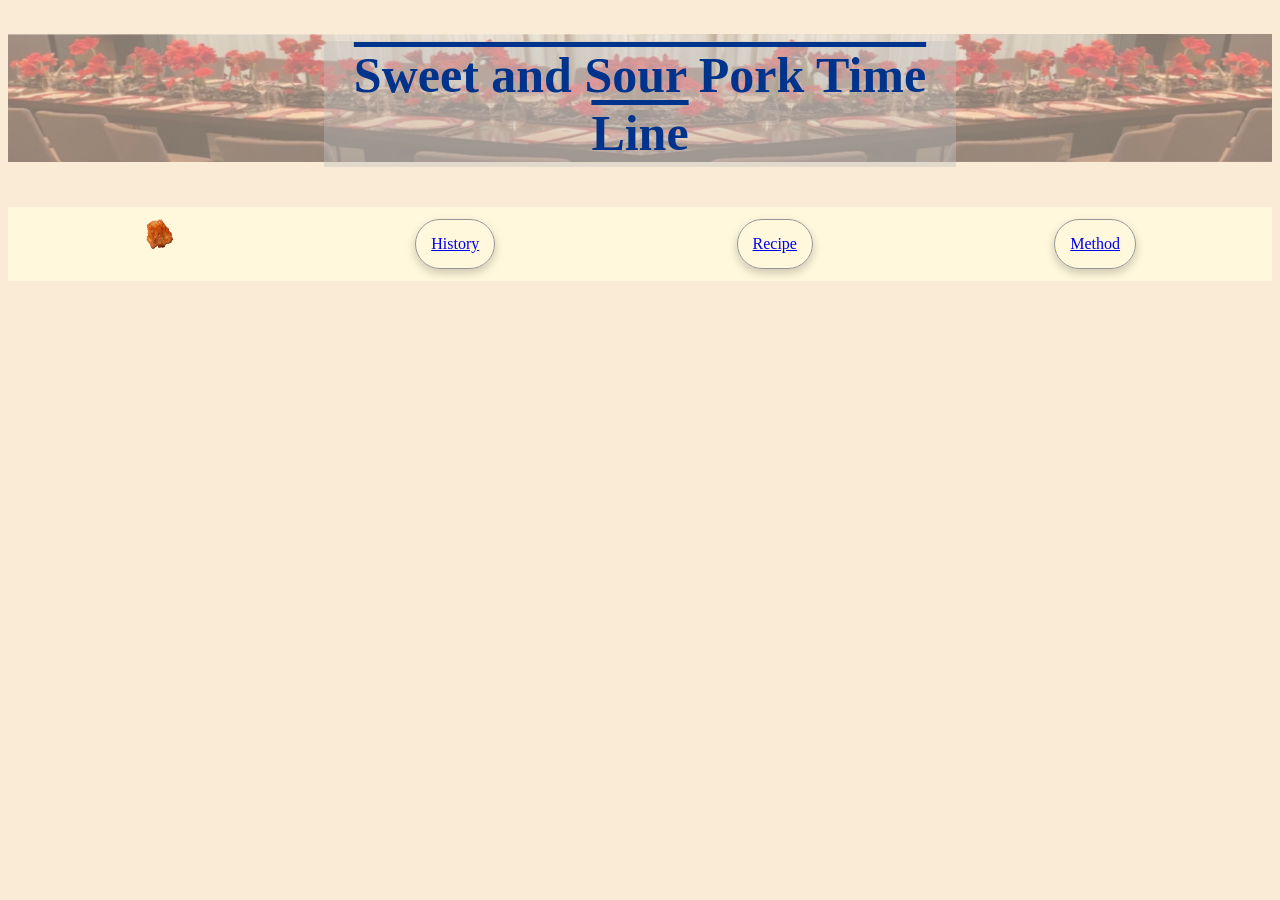
==== history.html @ cdcdeae1 "still working on the home page ¯\_(ツ)_/¯" ====
<!DOCTYPE html>
<html>

<head>
  <meta charset="UTF-8">
  <title>Traditional Chinese Food - Sweet and Sour Meat</title>
  <link rel="stylesheet" href="style.css">
  <link rel="icon" type="Image/png" href="Images/favicon.ico">
</head>

<body>
    <header>
        <h1 id="Headpicture">
            <img src="Images/Headpicture.png" style="opacity:0.5" alt="Headpicture">
            <div class="centre">Sweet and Sour Pork Time Line</div>
        </h1>
    </header>
    
    <nav>
        <img src="Images/favicon.ico" alt="logo" width="30px">
        <a href="history.html" id="history">History</a>
        <a href="recipe.html" id="recipe">Recipe</a>
        <a href="method.html" id="method">Method</a>
    </nav>

    <main>
        
    </main>
</body>

</html>
---- style.css ----
body {
    background-color: antiquewhite;

    nav {
        padding: 12px 2%;
        background-color: cornsilk;
        display: flex;
        align-items: flex-start;
        justify-content: space-around;

    }

    nav a {
        margin-left:20px;
        padding: 15px;
        border: 1px solid rgb(150, 150, 150);
        border-radius: 100px;
        box-shadow: 0 4px 10px rgba(0, 0, 0, 0.2);
    }

    #Headpicture {
        position: relative;
        text-align: center;
        color: rgb(0, 51, 140);
        font-size: 50px;
    }
    #Headpicture img{
        max-width: 100%;
    }

    .centre {
        position: absolute;
        top: 50%;
        right: 50%;
        transform: translate(50%, -50%);
        text-decoration: overline;
        background-color: rgba(191, 191, 191, 0.4);
        padding: 5px;
    }

    .main {
        display: grid;
        grid-template-columns: 4fr 2fr 1fr 2fr ;
        grid-template-rows: repeat(3,300px);
        gap: 10px;
        margin-top: 15px;
        background-color: rgba(250, 232, 169, 0.5);
    }

    .main div {
        font-size: 36px;
        text-align: left;
        padding: 20px;
        display:flex;
        align-items: center;
        justify-content: center;
    }
    .main div img {
        align-self: center;
    }

    .paragraph {
        grid-column:1;
        grid-row:1 / span 3;
        margin-left: 20px;
    }
    
    .image1 {
        filter:grayscale(1);
        transition: transform 0.3s;
    }
    .image1 img{
        max-width:80%;
        max-height: 80%;
    }
    .image1:hover{
        transform:scale(1.1);
    }
    .image2 {
        grid-column: 2;
        transition: transform 0.3s;
    }
    .image2 img{
        max-width:80%;
        max-height: 80%;
    }
    .image2:hover{
        transform:scale(1.1);
    }
    .image3 {
        grid-column:2;
        transition: transform 0.3s;
    }
    .image3:hover{
        transform:scale(1.1);
    }
    .image3 img{
        border-radius:10px;
        max-width: 100%;
        max-height: 100%;
    }
    .column3 {
        grid-column:3;
        grid-row: 1 / span 3;
    }
    .column3 img{
        max-height: 160%;
        max-width:120%;
    }
    .round {
        grid-row: 1 / span 3;
        grid-column:4;
        align-self:center;
    }
    .round img{
        max-height: 120%;
        max-width: 120%;
    }
}
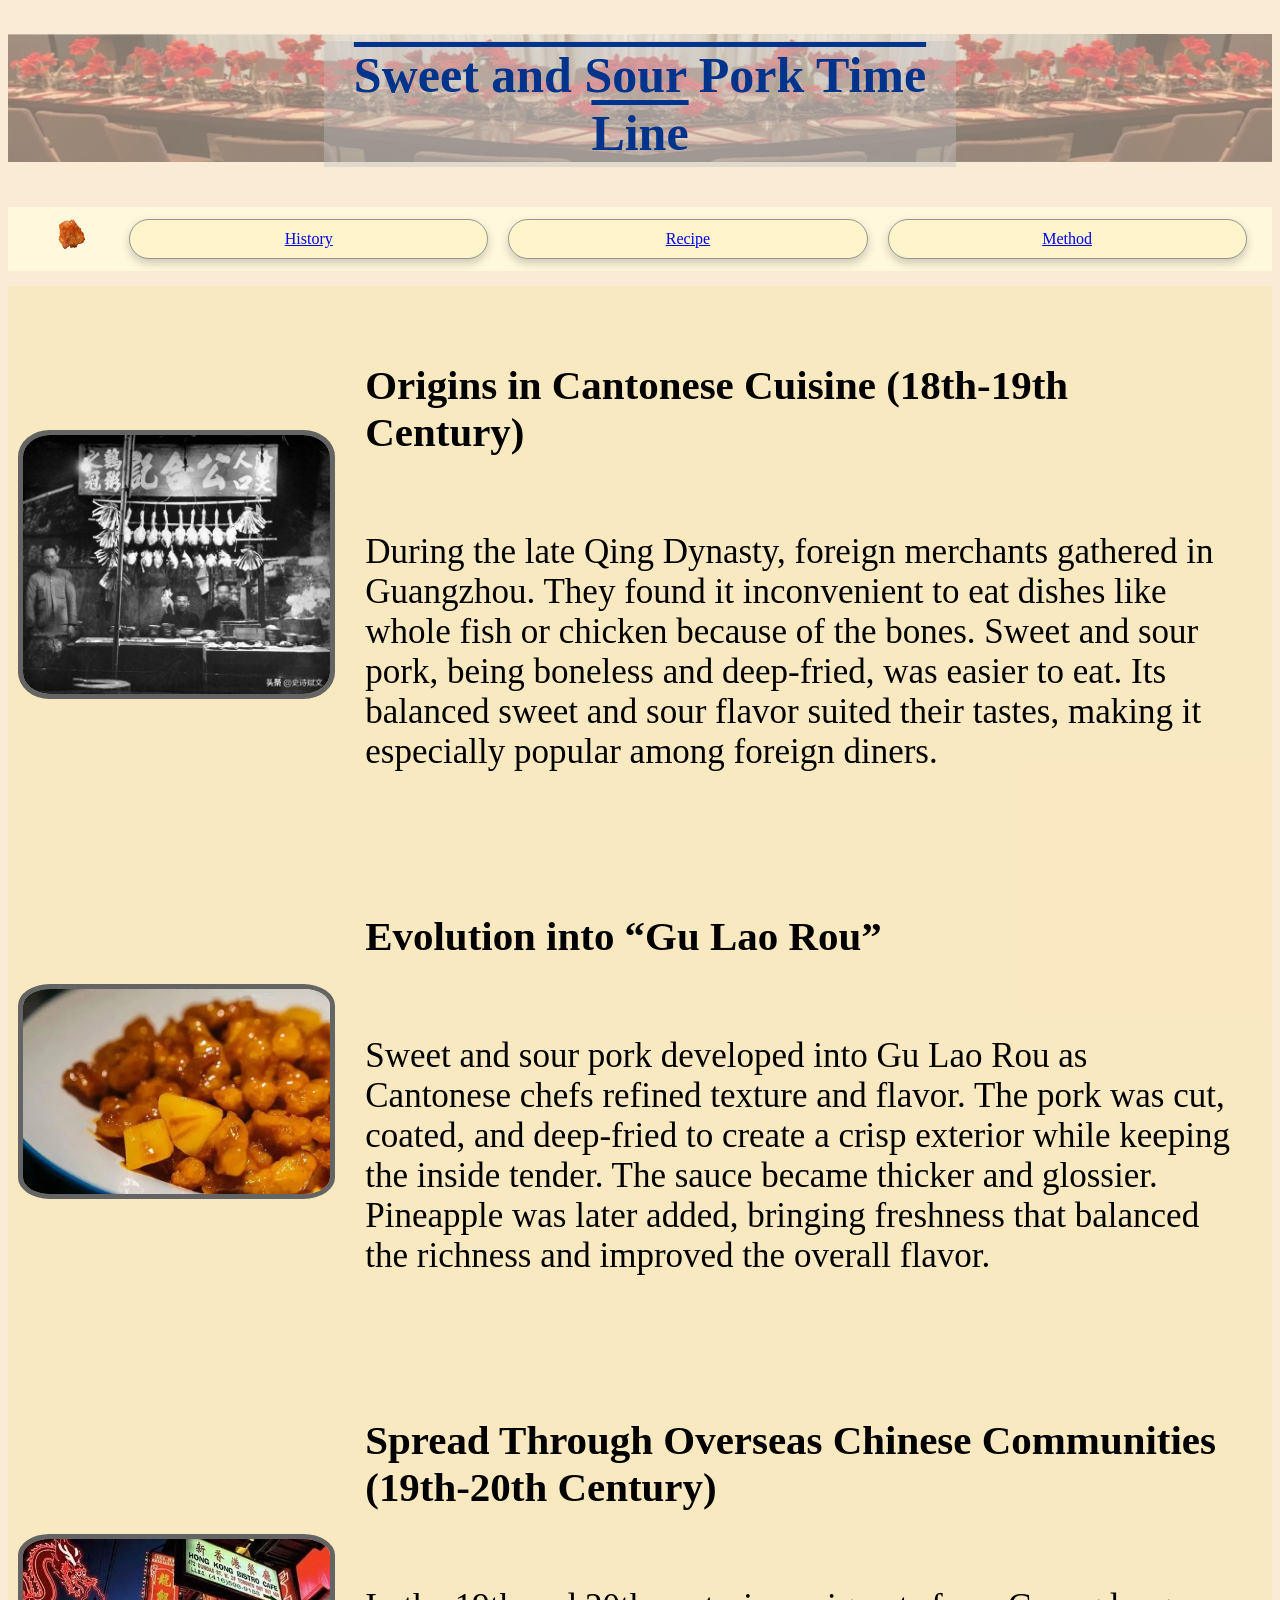
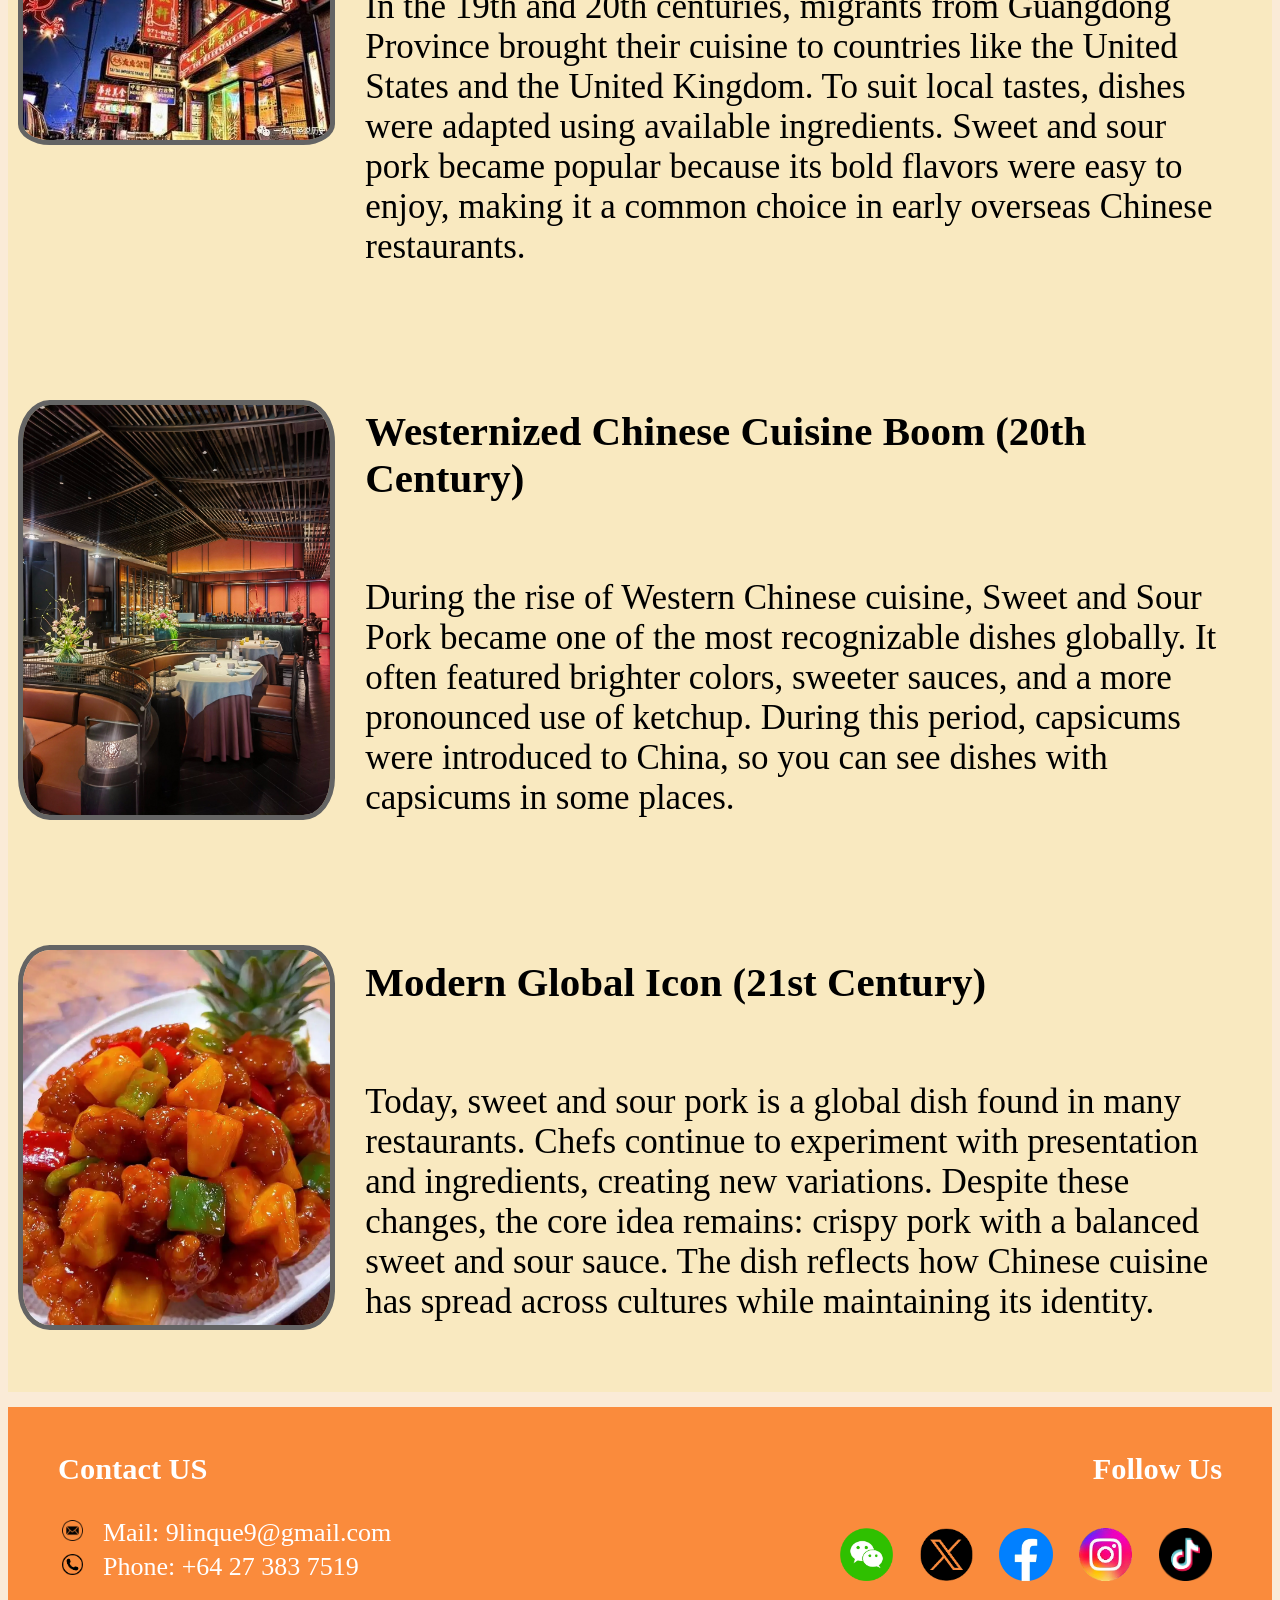
==== commit aa03b97d: "History Page Done" ====
--- a/history.html
+++ b/history.html
@@ -9,23 +9,63 @@
 </head>
 
 <body>
-    <header>
-        <h1 id="Headpicture">
-            <img src="Images/Headpicture.png" style="opacity:0.5" alt="Headpicture">
-            <div class="centre">Sweet and Sour Pork Time Line</div>
-        </h1>
-    </header>
-    
-    <nav>
-        <img src="Images/favicon.ico" alt="logo" width="30px">
-        <a href="history.html" id="history">History</a>
-        <a href="recipe.html" id="recipe">Recipe</a>
-        <a href="method.html" id="method">Method</a>
-    </nav>
+<header>
+    <h1 id="Headpicture">
+        <img src="Images/Headpicture.png" style="opacity:0.5" alt="Headpicture">
+        <div class="centre">Sweet and Sour Pork Time Line</div>
+    </h1>
+</header>
 
-    <main>
-        
-    </main>
+<nav>
+    <a id="logo" href="index.html"><img src="Images/favicon.ico" alt="logo" width="30px"></a> 
+    <a href="history.html" id="history">History</a>
+    <a href="recipe.html" id="recipe">Recipe</a>
+    <a href="method.html" id="method">Method</a>
+</nav>
+
+<main class="H">
+    <img src="Images/Qing.webp" alt="the_oldest">
+    <div>
+        <h3>Origins in Cantonese Cuisine (18th-19th Century)</h3>   
+        <p>During the late Qing Dynasty, foreign merchants gathered in Guangzhou. They found it inconvenient to eat dishes like whole fish or chicken because of the bones. Sweet and sour pork, being boneless and deep-fried, was easier to eat. Its balanced sweet and sour flavor suited their tastes, making it especially popular among foreign diners.</p>
+    </div>
+    <img src="Images/H2.webp" alt="then">
+    <div>
+        <h3>Evolution into “Gu Lao Rou”</h3>   
+        <p>Sweet and sour pork developed into Gu Lao Rou as Cantonese chefs refined texture and flavor. The pork was cut, coated, and deep-fried to create a crisp exterior while keeping the inside tender. The sauce became thicker and glossier. Pineapple was later added, bringing freshness that balanced the richness and improved the overall flavor.</p>
+    </div>
+    <img src="Images/19-20cen.jpg" alt="19th-20th">
+    <div>
+        <h3>Spread Through Overseas Chinese Communities (19th-20th Century)</h3>   
+        <p>In the 19th and 20th centuries, migrants from Guangdong Province brought their cuisine to countries like the United States and the United Kingdom. To suit local tastes, dishes were adapted using available ingredients. Sweet and sour pork became popular because its bold flavors were easy to enjoy, making it a common choice in early overseas Chinese restaurants. </p>
+    </div>
+    <img src="Images/Westaurant.jpg" alt="after20th">
+    <div>
+        <h3>Westernized Chinese Cuisine Boom (20th Century)</h3>   
+        <p>During the rise of Western Chinese cuisine, Sweet and Sour Pork became one of the most recognizable dishes globally. It often featured brighter colors, sweeter sauces, and a more pronounced use of ketchup. During this period, capsicums were introduced to China, so you can see dishes with capsicums in some places.</p>
+    </div>
+    <img src="Images/21cen.webp" alt="now">
+    <div>
+        <h3>Modern Global Icon (21st Century)</h3>   
+        <p>Today, sweet and sour pork is a global dish found in many restaurants. Chefs continue to experiment with presentation and ingredients, creating new variations. Despite these changes, the core idea remains: crispy pork with a balanced sweet and sour sauce. The dish reflects how Chinese cuisine has spread across cultures while maintaining its identity.</p>
+    </div>    
+</main>
+
+<footer>
+    <div class="LF">
+        <h3>Contact US</h3>
+        <p><img src="Images/Logo/Mail.png" alt="Mail">Mail: 9linque9@gmail.com</p>
+        <p><img src="Images/Logo/Phone.png" alt="Phone">Phone: +64 27 383 7519</p>
+        </div>
+        <div class="RF">
+        <h3>Follow Us</h3>
+        <img src="Images/Logo/WeChat.webp" alt="WeChat">
+        <img src="Images/Logo/X.png" alt="X">
+        <img src="Images/Logo/Facebook.webp" alt="Facebook">
+        <img src="Images/Logo/Ins.png" alt="Ins">
+        <img src="Images/Logo/Tiktok.png" alt="Tiktok">
+    </div>
+</footer>
 </body>
 
 </html>
--- a/style.css
+++ b/style.css
@@ -1,21 +1,31 @@
 body {
     background-color: antiquewhite;
+    font-family:'Times New Roman', Times, serif;
 
     nav {
+        display: grid;
+        grid-template-columns: 1fr 5fr 5fr 5fr;
         padding: 12px 2%;
         background-color: cornsilk;
-        display: flex;
-        align-items: flex-start;
-        justify-content: space-around;
-
+        text-align: center;
     }
 
     nav a {
         margin-left:20px;
-        padding: 15px;
+        padding: 10px;
+        background-color: rgb(255, 244, 202);
         border: 1px solid rgb(150, 150, 150);
         border-radius: 100px;
         box-shadow: 0 4px 10px rgba(0, 0, 0, 0.2);
+    }
+    #logo {
+        background-color: unset;
+        border: unset;
+        border-radius: unset;
+        box-shadow: unset;
+        margin-left: unset;
+        padding: unset;
+
     }
 
     #Headpicture {
@@ -38,31 +48,36 @@
         padding: 5px;
     }
 
-    .main {
+    main {
         display: grid;
-        grid-template-columns: 4fr 2fr 1fr 2fr ;
-        grid-template-rows: repeat(3,300px);
-        gap: 10px;
+        grid-template-columns: 8fr 3fr 2fr 4fr ;
+        grid-template-rows: repeat(3,auto);
         margin-top: 15px;
         background-color: rgba(250, 232, 169, 0.5);
     }
 
-    .main div {
-        font-size: 36px;
+    main div {
+        font-size: 35px;
         text-align: left;
-        padding: 20px;
-        display:flex;
-        align-items: center;
-        justify-content: center;
-    }
-    .main div img {
-        align-self: center;
+        padding: 15px;
     }
 
     .paragraph {
         grid-column:1;
         grid-row:1 / span 3;
         margin-left: 20px;
+        margin-top: 30px;
+    }
+    .paragraph p{
+        margin: 25px;
+        line-height: 1.6;
+        letter-spacing: 1px;
+        word-spacing: 2px;
+    }
+    .paragraph img {
+        max-width: 15%;
+        float: left;
+        margin-right: 10px;
     }
     
     .image1 {
@@ -70,8 +85,8 @@
         transition: transform 0.3s;
     }
     .image1 img{
-        max-width:80%;
-        max-height: 80%;
+        max-width:90%;
+        max-height: auto;
     }
     .image1:hover{
         transform:scale(1.1);
@@ -82,30 +97,34 @@
     }
     .image2 img{
         max-width:80%;
-        max-height: 80%;
+        max-height: auto;
+        position: relative;
+        top: 20px;
     }
     .image2:hover{
-        transform:scale(1.1);
+        transform: scale(1.08);
     }
     .image3 {
         grid-column:2;
         transition: transform 0.3s;
     }
     .image3:hover{
-        transform:scale(1.1);
+        transform:scale(1.11);
     }
     .image3 img{
         border-radius:10px;
         max-width: 100%;
-        max-height: 100%;
+        max-height: auto;
     }
     .column3 {
         grid-column:3;
         grid-row: 1 / span 3;
+        position: relative;
+        top: 30px;
     }
     .column3 img{
-        max-height: 160%;
-        max-width:120%;
+        max-height: 140%;
+        max-width:100%;
     }
     .round {
         grid-row: 1 / span 3;
@@ -113,7 +132,59 @@
         align-self:center;
     }
     .round img{
-        max-height: 120%;
-        max-width: 120%;
+        max-height: 100%;
+        max-width: 100%;
+    }
+
+    footer {
+        display: grid;
+        grid-template-columns: 1fr 1fr;
+        margin-top: 15px;
+    }
+    footer div{
+        color: white;
+        font-size: 26px;
+        padding:15px 50px;
+        background-color: rgb(250, 139, 60);
+    }
+    footer p {
+        margin: 4px;
+    }
+    .LF img {
+        max-width:4%;
+        margin-right: 20px;
+    }
+    .RF {
+        float: right;
+        text-align: right;
+    }
+    .RF img {
+        max-width: 10%;
+        margin: 10px;
+        transition: transform 0.2s; 
+    }
+    .RF img:hover {
+        transform: scale(1.1);
+    }
+
+    .H {
+        display: grid;
+        grid-template-rows: repeat(5, auto);
+        grid-template-columns: 1fr 3fr;
+        padding:10px;
+        gap: 15px;
+        align-items: center;
+    }
+    .H div{
+        display: flex;
+        flex-direction: column;
+        margin: 10px;
+        padding: 15px;
+    }
+    .H img{
+        max-width: 100%;
+        height: auto;
+        border-radius: 10%;
+        border: 5px solid rgb(100, 100, 100);
     }
 }
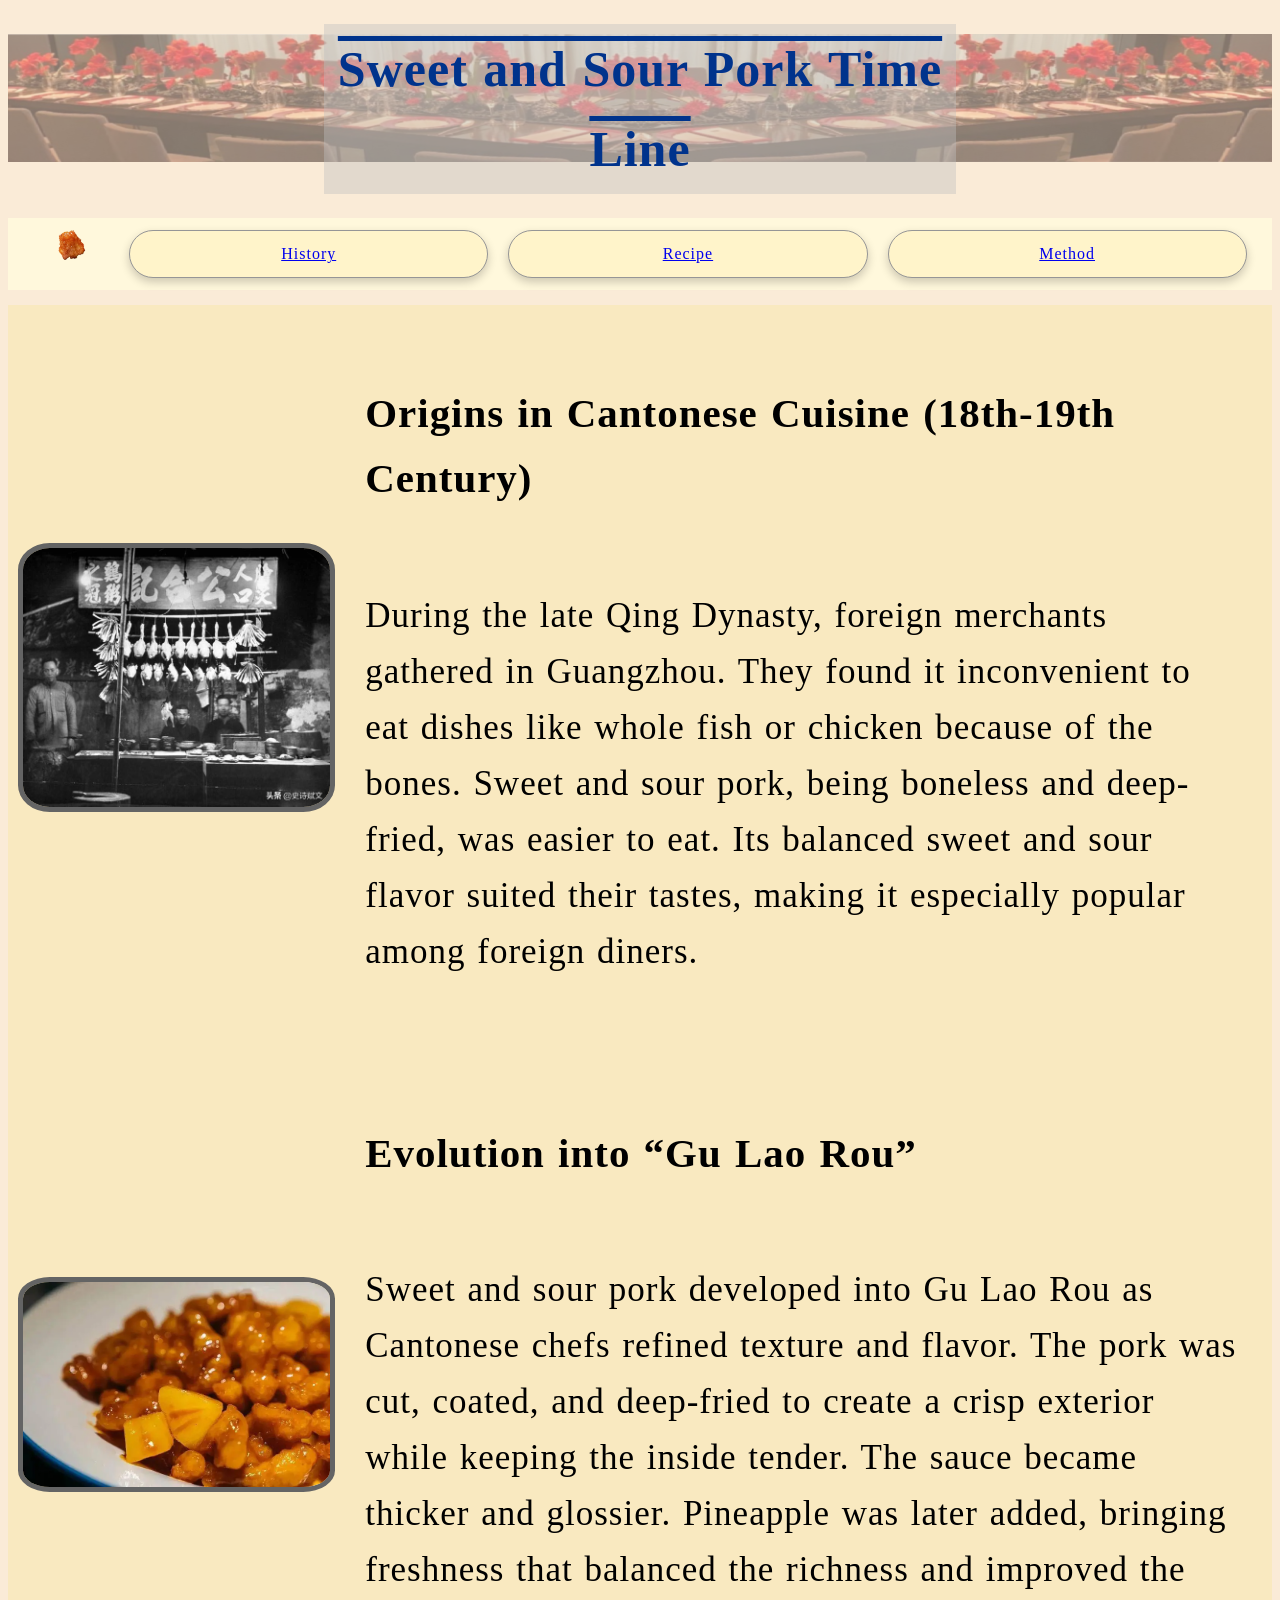
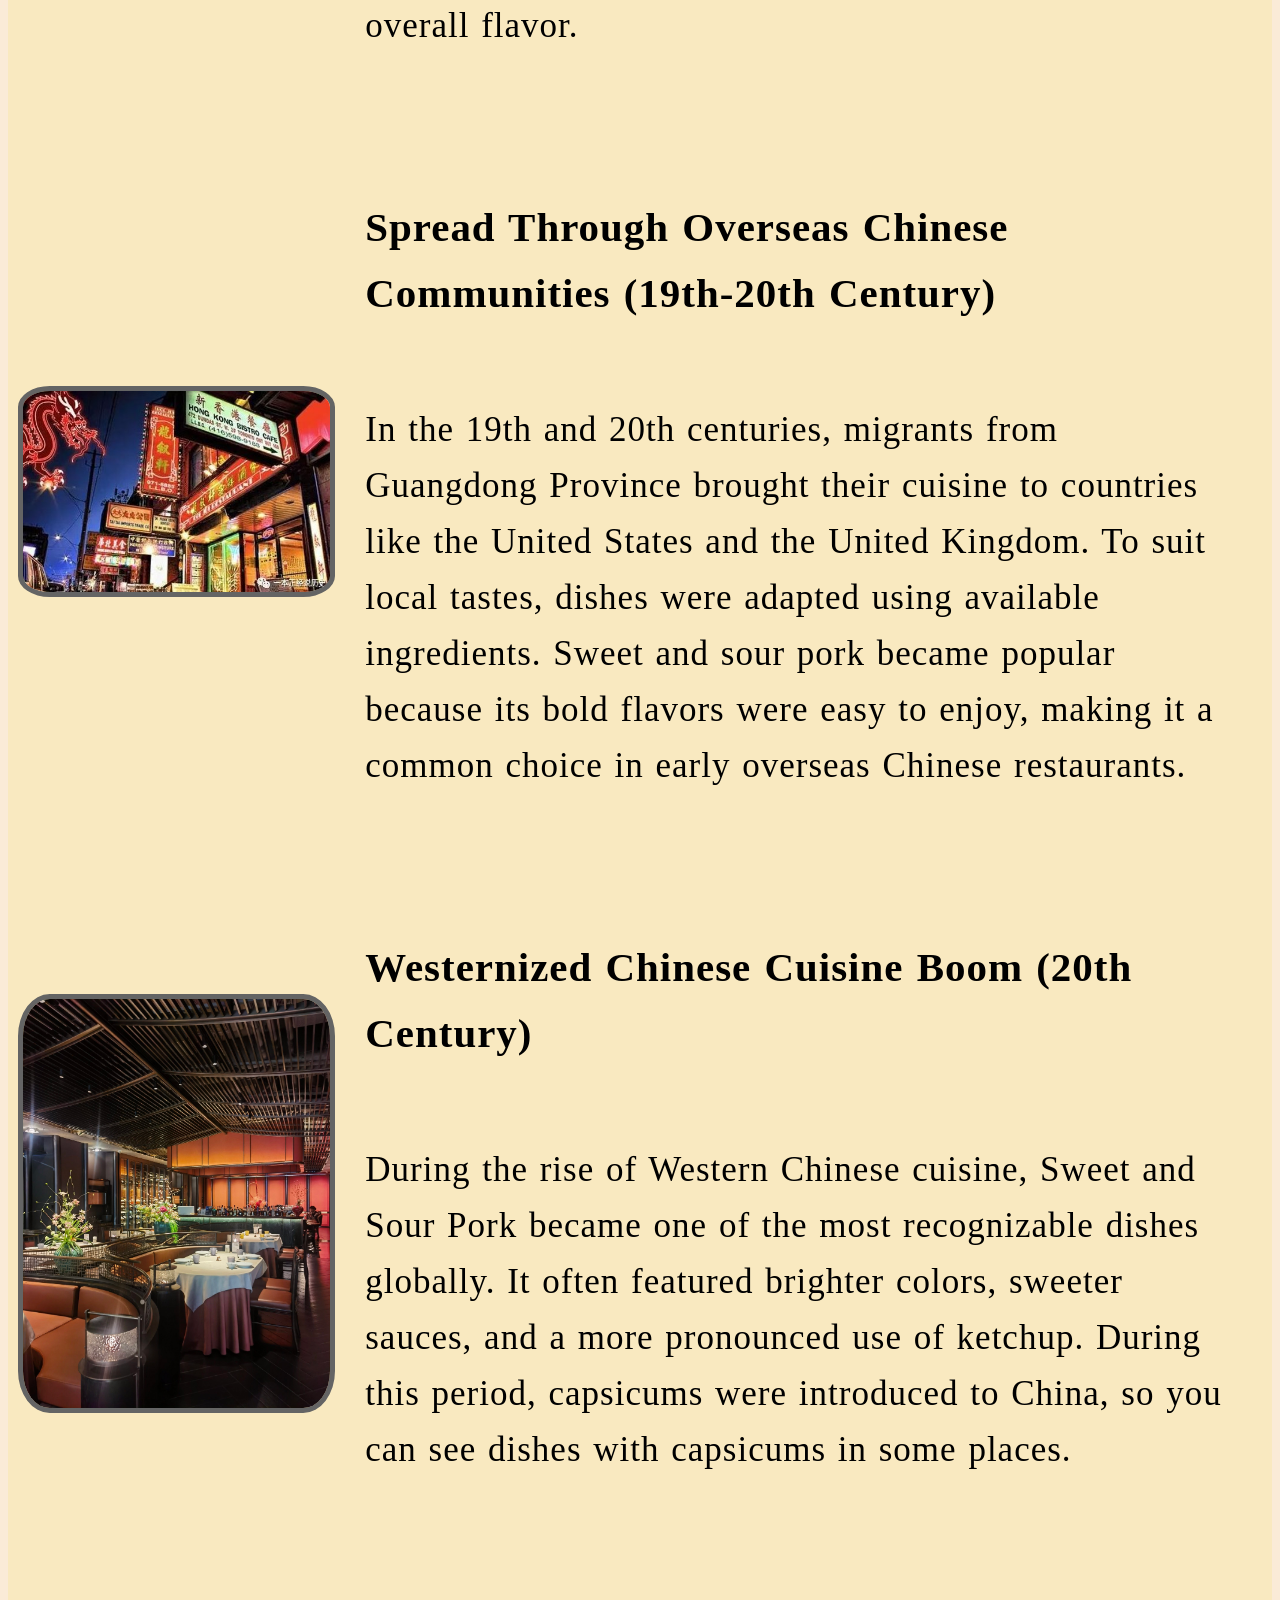
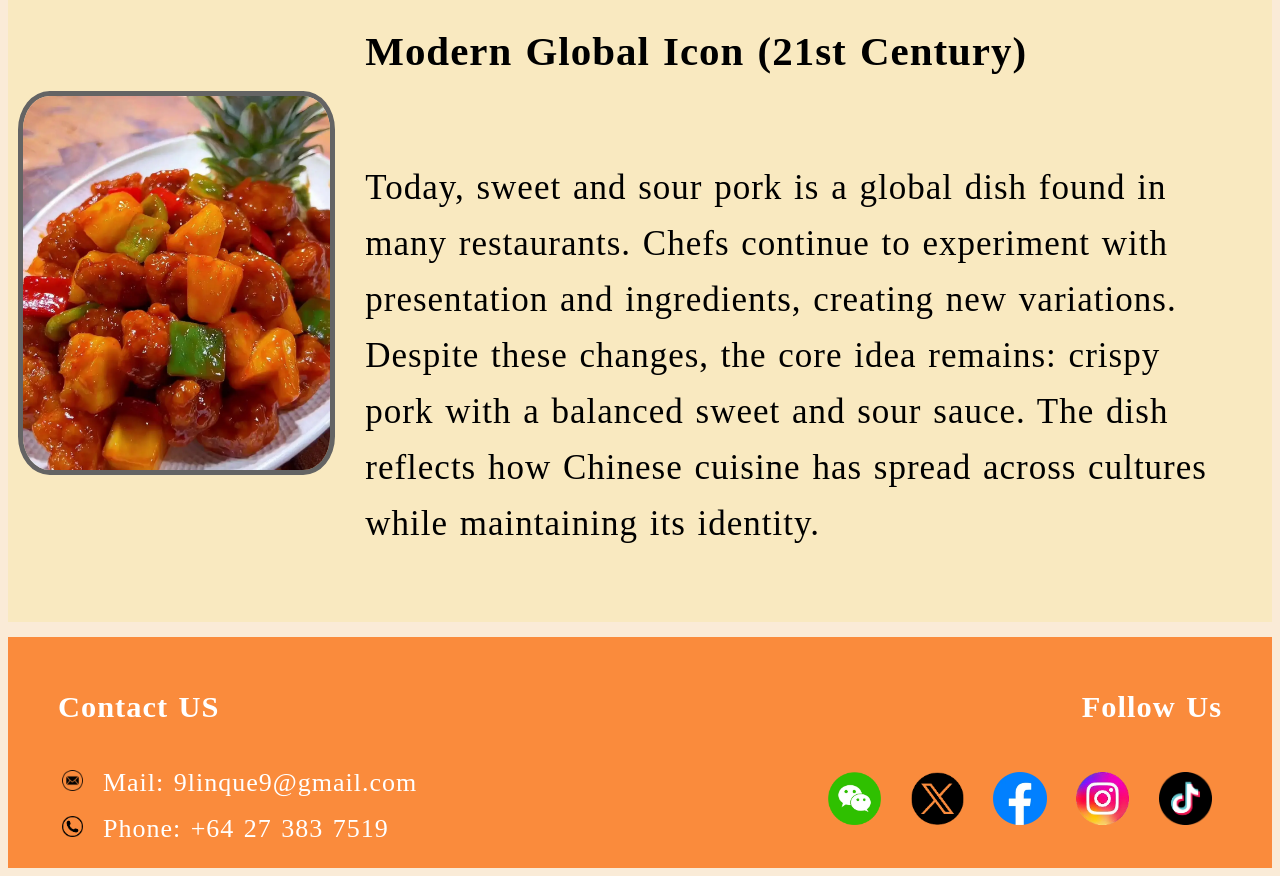
==== commit e2301312: "Recipe Page Done" ====
--- a/history.html
+++ b/history.html
@@ -24,27 +24,27 @@
 </nav>
 
 <main class="H">
-    <img src="Images/Qing.webp" alt="the_oldest">
+    <img src="Images/History/Qing.webp" alt="the_oldest">
     <div>
         <h3>Origins in Cantonese Cuisine (18th-19th Century)</h3>   
         <p>During the late Qing Dynasty, foreign merchants gathered in Guangzhou. They found it inconvenient to eat dishes like whole fish or chicken because of the bones. Sweet and sour pork, being boneless and deep-fried, was easier to eat. Its balanced sweet and sour flavor suited their tastes, making it especially popular among foreign diners.</p>
     </div>
-    <img src="Images/H2.webp" alt="then">
+    <img src="Images/History/H2.webp" alt="then">
     <div>
         <h3>Evolution into “Gu Lao Rou”</h3>   
         <p>Sweet and sour pork developed into Gu Lao Rou as Cantonese chefs refined texture and flavor. The pork was cut, coated, and deep-fried to create a crisp exterior while keeping the inside tender. The sauce became thicker and glossier. Pineapple was later added, bringing freshness that balanced the richness and improved the overall flavor.</p>
     </div>
-    <img src="Images/19-20cen.jpg" alt="19th-20th">
+    <img src="Images/History/19-20cen.jpg" alt="19th-20th">
     <div>
         <h3>Spread Through Overseas Chinese Communities (19th-20th Century)</h3>   
         <p>In the 19th and 20th centuries, migrants from Guangdong Province brought their cuisine to countries like the United States and the United Kingdom. To suit local tastes, dishes were adapted using available ingredients. Sweet and sour pork became popular because its bold flavors were easy to enjoy, making it a common choice in early overseas Chinese restaurants. </p>
     </div>
-    <img src="Images/Westaurant.jpg" alt="after20th">
+    <img src="Images/History/Westaurant.jpg" alt="after20th">
     <div>
         <h3>Westernized Chinese Cuisine Boom (20th Century)</h3>   
         <p>During the rise of Western Chinese cuisine, Sweet and Sour Pork became one of the most recognizable dishes globally. It often featured brighter colors, sweeter sauces, and a more pronounced use of ketchup. During this period, capsicums were introduced to China, so you can see dishes with capsicums in some places.</p>
     </div>
-    <img src="Images/21cen.webp" alt="now">
+    <img src="Images/History/21cen.webp" alt="now">
     <div>
         <h3>Modern Global Icon (21st Century)</h3>   
         <p>Today, sweet and sour pork is a global dish found in many restaurants. Chefs continue to experiment with presentation and ingredients, creating new variations. Despite these changes, the core idea remains: crispy pork with a balanced sweet and sour sauce. The dish reflects how Chinese cuisine has spread across cultures while maintaining its identity.</p>
--- a/style.css
+++ b/style.css
@@ -1,7 +1,9 @@
 body {
     background-color: antiquewhite;
-    font-family:'Times New Roman', Times, serif;
-
+    font-family: 'Times New Roman', Times, serif;
+    line-height: 1.6;
+    letter-spacing: 1px;
+    word-spacing: 2px;
     nav {
         display: grid;
         grid-template-columns: 1fr 5fr 5fr 5fr;
@@ -11,13 +13,14 @@
     }
 
     nav a {
-        margin-left:20px;
+        margin-left: 20px;
         padding: 10px;
         background-color: rgb(255, 244, 202);
         border: 1px solid rgb(150, 150, 150);
         border-radius: 100px;
         box-shadow: 0 4px 10px rgba(0, 0, 0, 0.2);
     }
+
     #logo {
         background-color: unset;
         border: unset;
@@ -34,7 +37,8 @@
         color: rgb(0, 51, 140);
         font-size: 50px;
     }
-    #Headpicture img{
+
+    #Headpicture img {
         max-width: 100%;
     }
 
@@ -50,8 +54,8 @@
 
     main {
         display: grid;
-        grid-template-columns: 8fr 3fr 2fr 4fr ;
-        grid-template-rows: repeat(3,auto);
+        grid-template-columns: 8fr 3fr 2fr 4fr;
+        grid-template-rows: repeat(3, auto);
         margin-top: 15px;
         background-color: rgba(250, 232, 169, 0.5);
     }
@@ -63,75 +67,86 @@
     }
 
     .paragraph {
-        grid-column:1;
-        grid-row:1 / span 3;
+        grid-column: 1;
+        grid-row: 1 / span 3;
         margin-left: 20px;
         margin-top: 30px;
     }
-    .paragraph p{
+
+    .paragraph p {
         margin: 25px;
-        line-height: 1.6;
-        letter-spacing: 1px;
-        word-spacing: 2px;
-    }
+    }
+
     .paragraph img {
         max-width: 15%;
         float: left;
         margin-right: 10px;
     }
-    
+
     .image1 {
-        filter:grayscale(1);
+        filter: grayscale(1);
         transition: transform 0.3s;
     }
-    .image1 img{
-        max-width:90%;
+
+    .image1 img {
+        max-width: 90%;
         max-height: auto;
     }
-    .image1:hover{
-        transform:scale(1.1);
-    }
+
+    .image1:hover {
+        transform: scale(1.1);
+    }
+
     .image2 {
         grid-column: 2;
         transition: transform 0.3s;
     }
-    .image2 img{
-        max-width:80%;
+
+    .image2 img {
+        max-width: 80%;
         max-height: auto;
         position: relative;
         top: 20px;
     }
-    .image2:hover{
+
+    .image2:hover {
         transform: scale(1.08);
     }
+
     .image3 {
-        grid-column:2;
+        grid-column: 2;
         transition: transform 0.3s;
     }
-    .image3:hover{
-        transform:scale(1.11);
-    }
-    .image3 img{
-        border-radius:10px;
+
+    .image3:hover {
+        transform: scale(1.11);
+    }
+
+    .image3 img {
+        border-radius: 10px;
         max-width: 100%;
         max-height: auto;
     }
+
     .column3 {
-        grid-column:3;
+        grid-column: 3;
         grid-row: 1 / span 3;
         position: relative;
         top: 30px;
     }
-    .column3 img{
+
+    .column3 img {
         max-height: 140%;
-        max-width:100%;
-    }
+        max-width: 100%;
+    }
+
     .round {
         grid-row: 1 / span 3;
-        grid-column:4;
-        align-self:center;
-    }
-    .round img{
+        grid-column: 4;
+        align-self: center;
+    }
+
+    .round img {
         max-height: 100%;
         max-width: 100%;
     }
@@ -141,28 +156,34 @@
         grid-template-columns: 1fr 1fr;
         margin-top: 15px;
     }
-    footer div{
+
+    footer div {
         color: white;
         font-size: 26px;
-        padding:15px 50px;
+        padding: 15px 50px;
         background-color: rgb(250, 139, 60);
     }
+
     footer p {
         margin: 4px;
     }
+
     .LF img {
-        max-width:4%;
+        max-width: 4%;
         margin-right: 20px;
     }
+
     .RF {
         float: right;
         text-align: right;
     }
+
     .RF img {
         max-width: 10%;
         margin: 10px;
-        transition: transform 0.2s; 
-    }
+        transition: transform 0.2s;
+    }
+
     .RF img:hover {
         transform: scale(1.1);
     }
@@ -171,20 +192,51 @@
         display: grid;
         grid-template-rows: repeat(5, auto);
         grid-template-columns: 1fr 3fr;
-        padding:10px;
+        padding: 10px;
         gap: 15px;
         align-items: center;
     }
-    .H div{
+
+    .H div {
         display: flex;
         flex-direction: column;
         margin: 10px;
         padding: 15px;
     }
-    .H img{
+
+    .H img {
         max-width: 100%;
         height: auto;
         border-radius: 10%;
         border: 5px solid rgb(100, 100, 100);
     }
+
+    .R {
+        display: flex;
+        flex-direction: column;
+        font-size: 40px;
+        padding: 30px;
+    }
+    .R h3 {
+        margin-bottom: 1px;
+    }
+    .R ol {
+        padding-left: 60px;
+    }
+    .R ul {
+        font-size: 30px;
+    }
+    .R img {
+        position: absolute;
+        right: 40px;
+        padding-top: 80px;
+    }
+
+    .tips {
+        font-size: 25px;
+        color: rgb(90, 90, 90);
+        margin-left: 45px;
+        margin-top: 0;
+        margin-bottom: 0;
+    }
 }
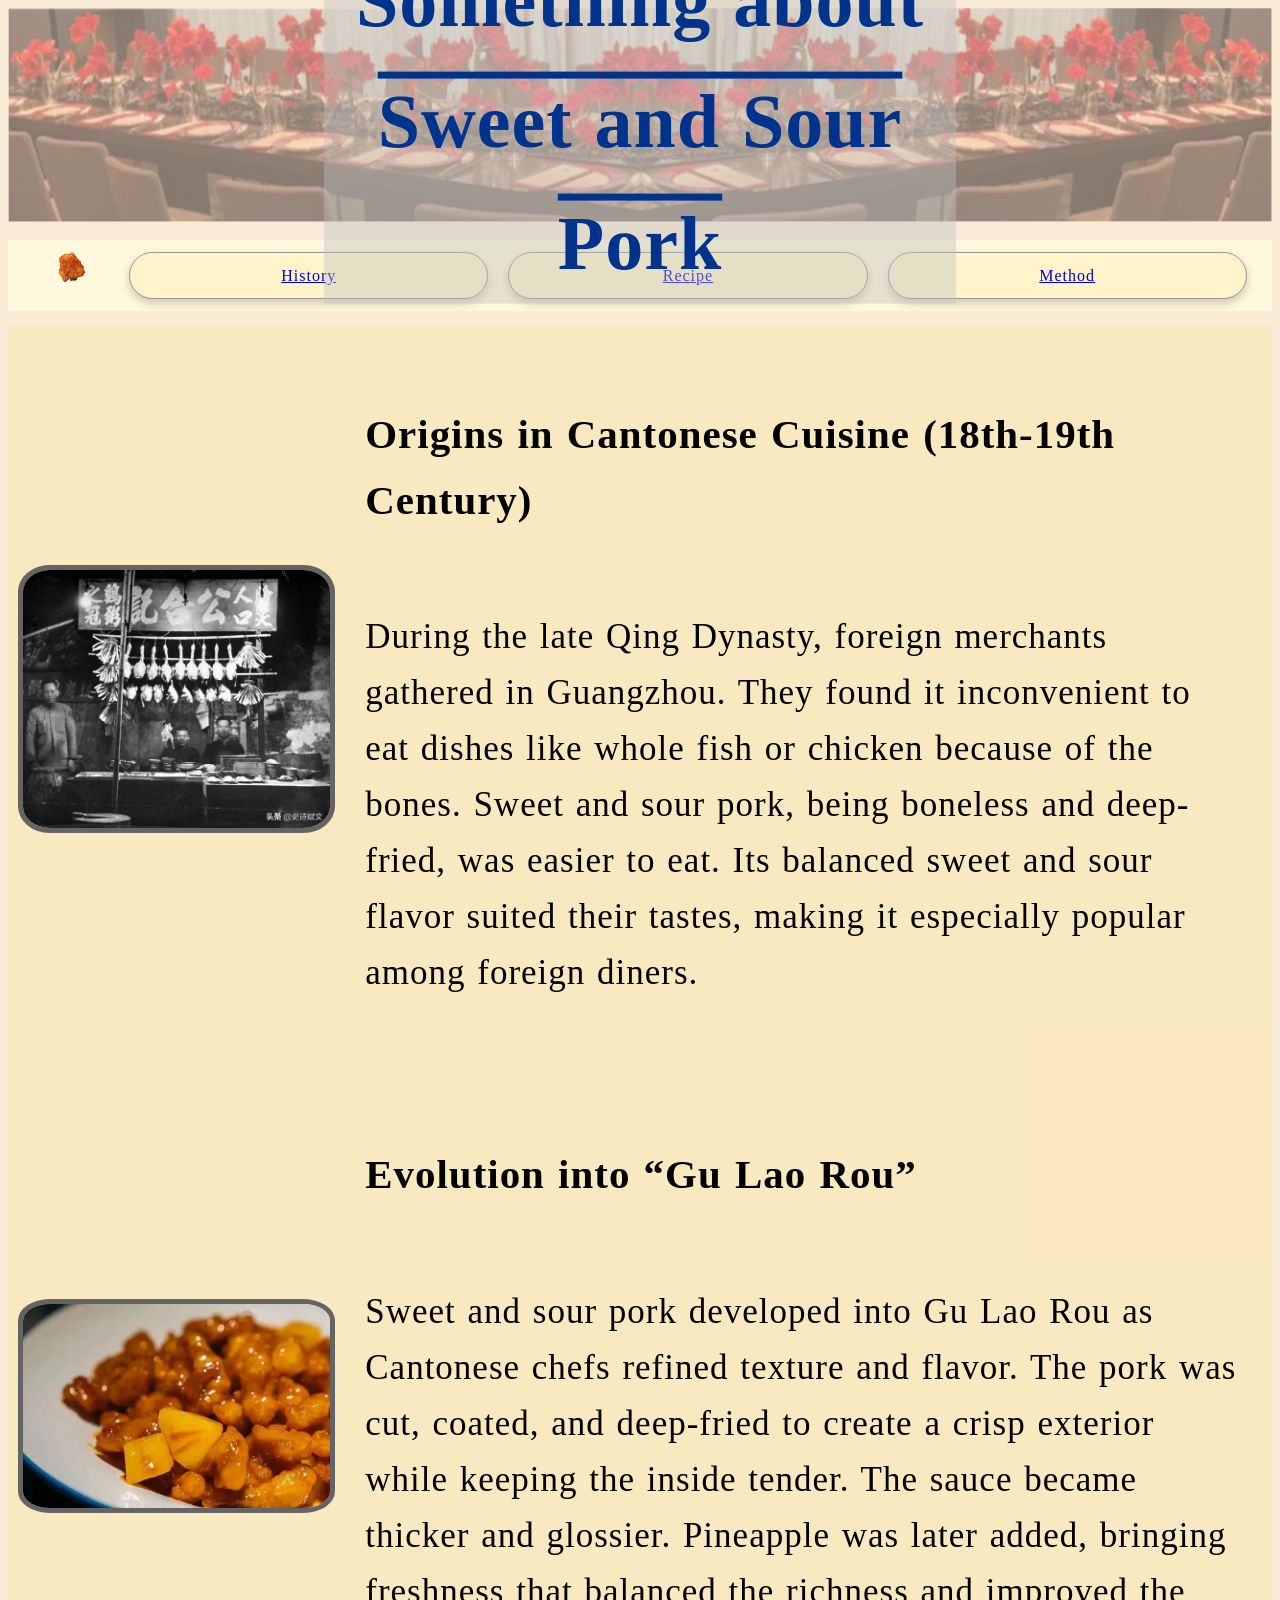
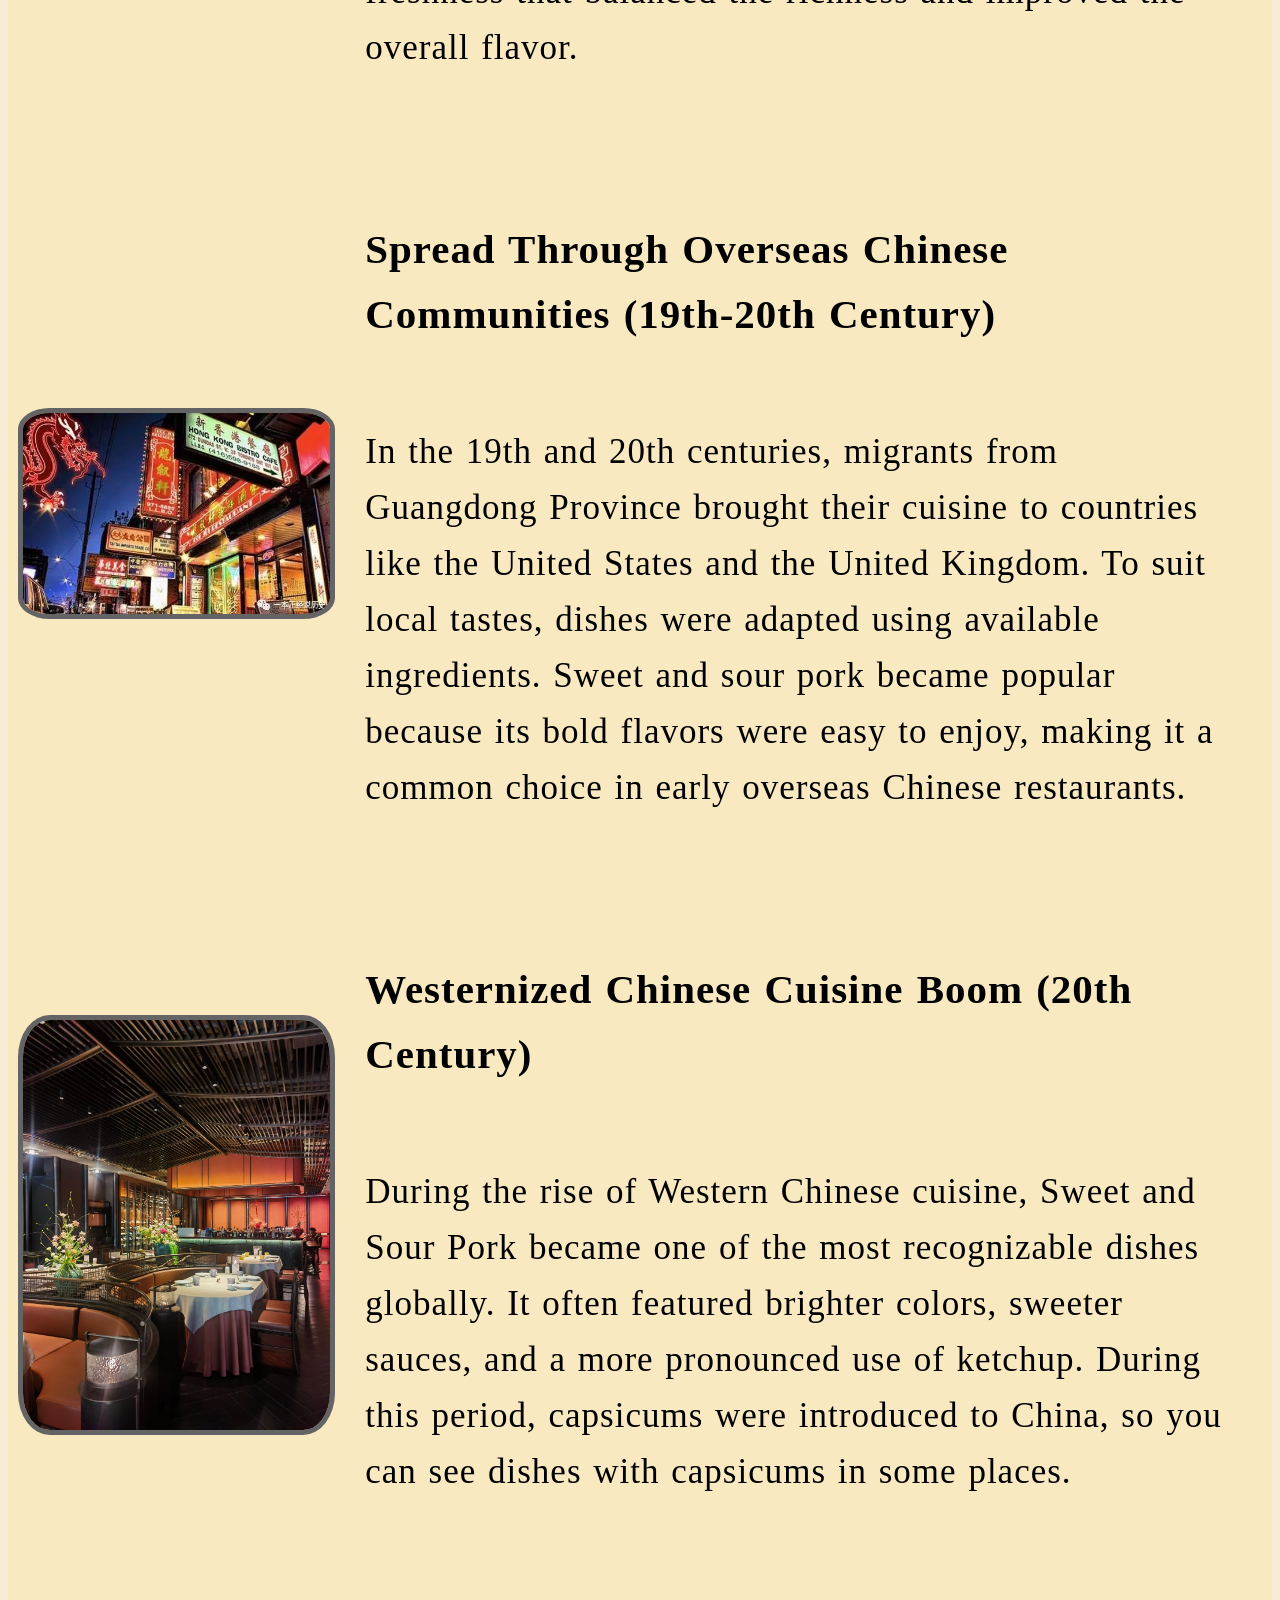
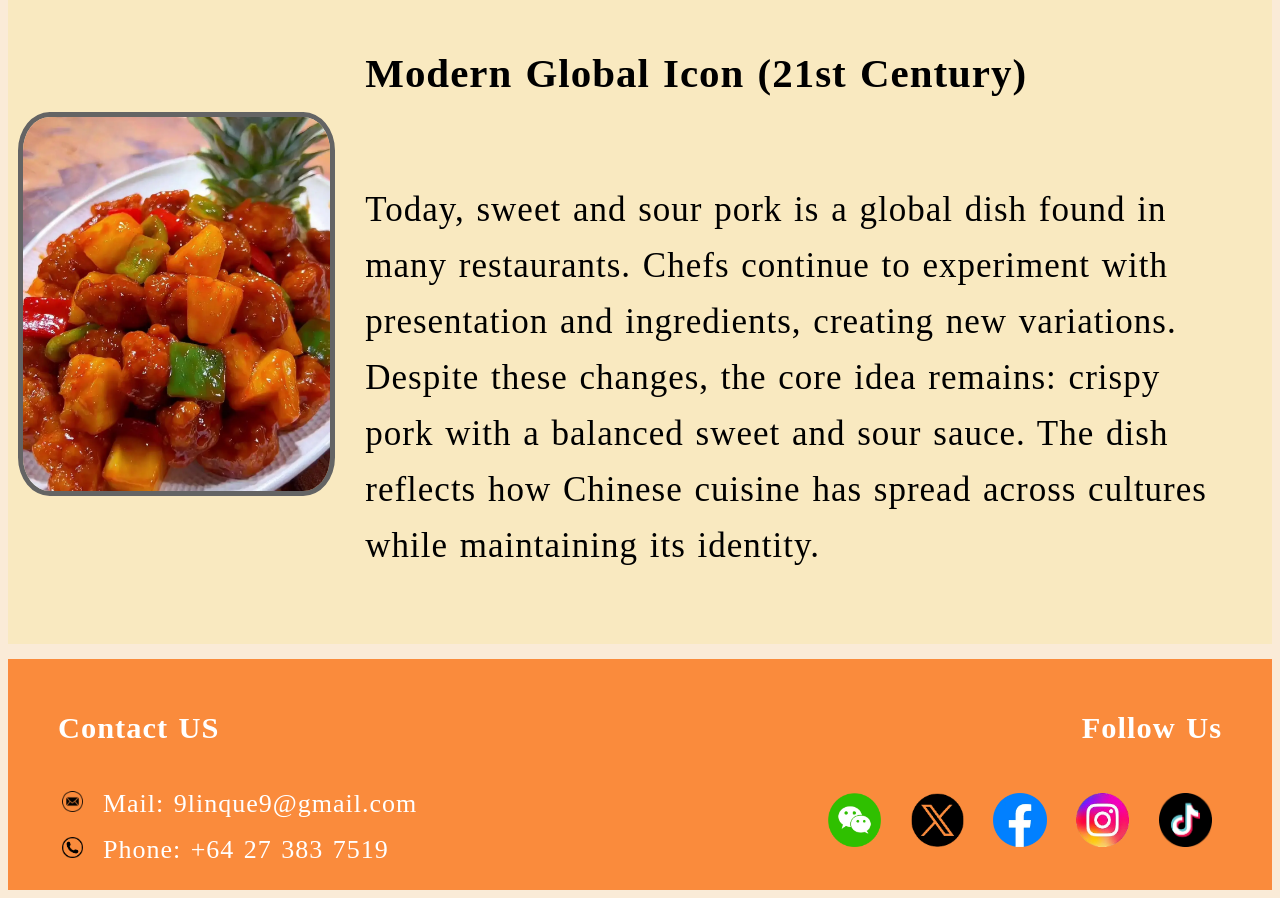
==== commit 6d7319a1: "All good" ====
--- a/history.html
+++ b/history.html
@@ -1,5 +1,5 @@
 <!DOCTYPE html>
-<html>
+<html lang=en>
 
 <head>
   <meta charset="UTF-8">
@@ -10,14 +10,14 @@
 
 <body>
 <header>
-    <h1 id="Headpicture">
+    <div id="Headpicture">
         <img src="Images/Headpicture.png" style="opacity:0.5" alt="Headpicture">
-        <div class="centre">Sweet and Sour Pork Time Line</div>
-    </h1>
+        <h1 class="centre">Something about Sweet and Sour Pork</h1>
+    </div>
 </header>
 
 <nav>
-    <a id="logo" href="index.html"><img src="Images/favicon.ico" alt="logo" width="30px"></a> 
+    <a id="logo" href="index.html"><img src="Images/favicon.ico" alt="logo" width="30"></a> 
     <a href="history.html" id="history">History</a>
     <a href="recipe.html" id="recipe">Recipe</a>
     <a href="method.html" id="method">Method</a>
--- a/style.css
+++ b/style.css
@@ -4,6 +4,7 @@
     line-height: 1.6;
     letter-spacing: 1px;
     word-spacing: 2px;
+    
     nav {
         display: grid;
         grid-template-columns: 1fr 5fr 5fr 5fr;
@@ -35,7 +36,7 @@
         position: relative;
         text-align: center;
         color: rgb(0, 51, 140);
-        font-size: 50px;
+        font-size: 38px;
     }
 
     #Headpicture img {
@@ -44,12 +45,12 @@
 
     .centre {
         position: absolute;
-        top: 50%;
+        top: 27%;
         right: 50%;
         transform: translate(50%, -50%);
         text-decoration: overline;
         background-color: rgba(191, 191, 191, 0.4);
-        padding: 5px;
+
     }
 
     main {
@@ -90,7 +91,6 @@
 
     .image1 img {
         max-width: 90%;
-        max-height: auto;
     }
 
     .image1:hover {
@@ -104,7 +104,6 @@
 
     .image2 img {
         max-width: 80%;
-        max-height: auto;
         position: relative;
         top: 20px;
     }
@@ -125,7 +124,6 @@
     .image3 img {
         border-radius: 10px;
         max-width: 100%;
-        max-height: auto;
     }
 
     .column3 {
@@ -136,7 +134,6 @@
     }
 
     .column3 img {
-        max-height: 140%;
         max-width: 100%;
     }
 
@@ -147,7 +144,6 @@
     }
 
     .round img {
-        max-height: 100%;
         max-width: 100%;
     }
 
@@ -239,4 +235,11 @@
         margin-top: 0;
         margin-bottom: 0;
     }
+
+    .M {
+        display: flex;
+        flex-direction: column;
+        font-size: 40px;
+        padding: 20px;
+    }
 }
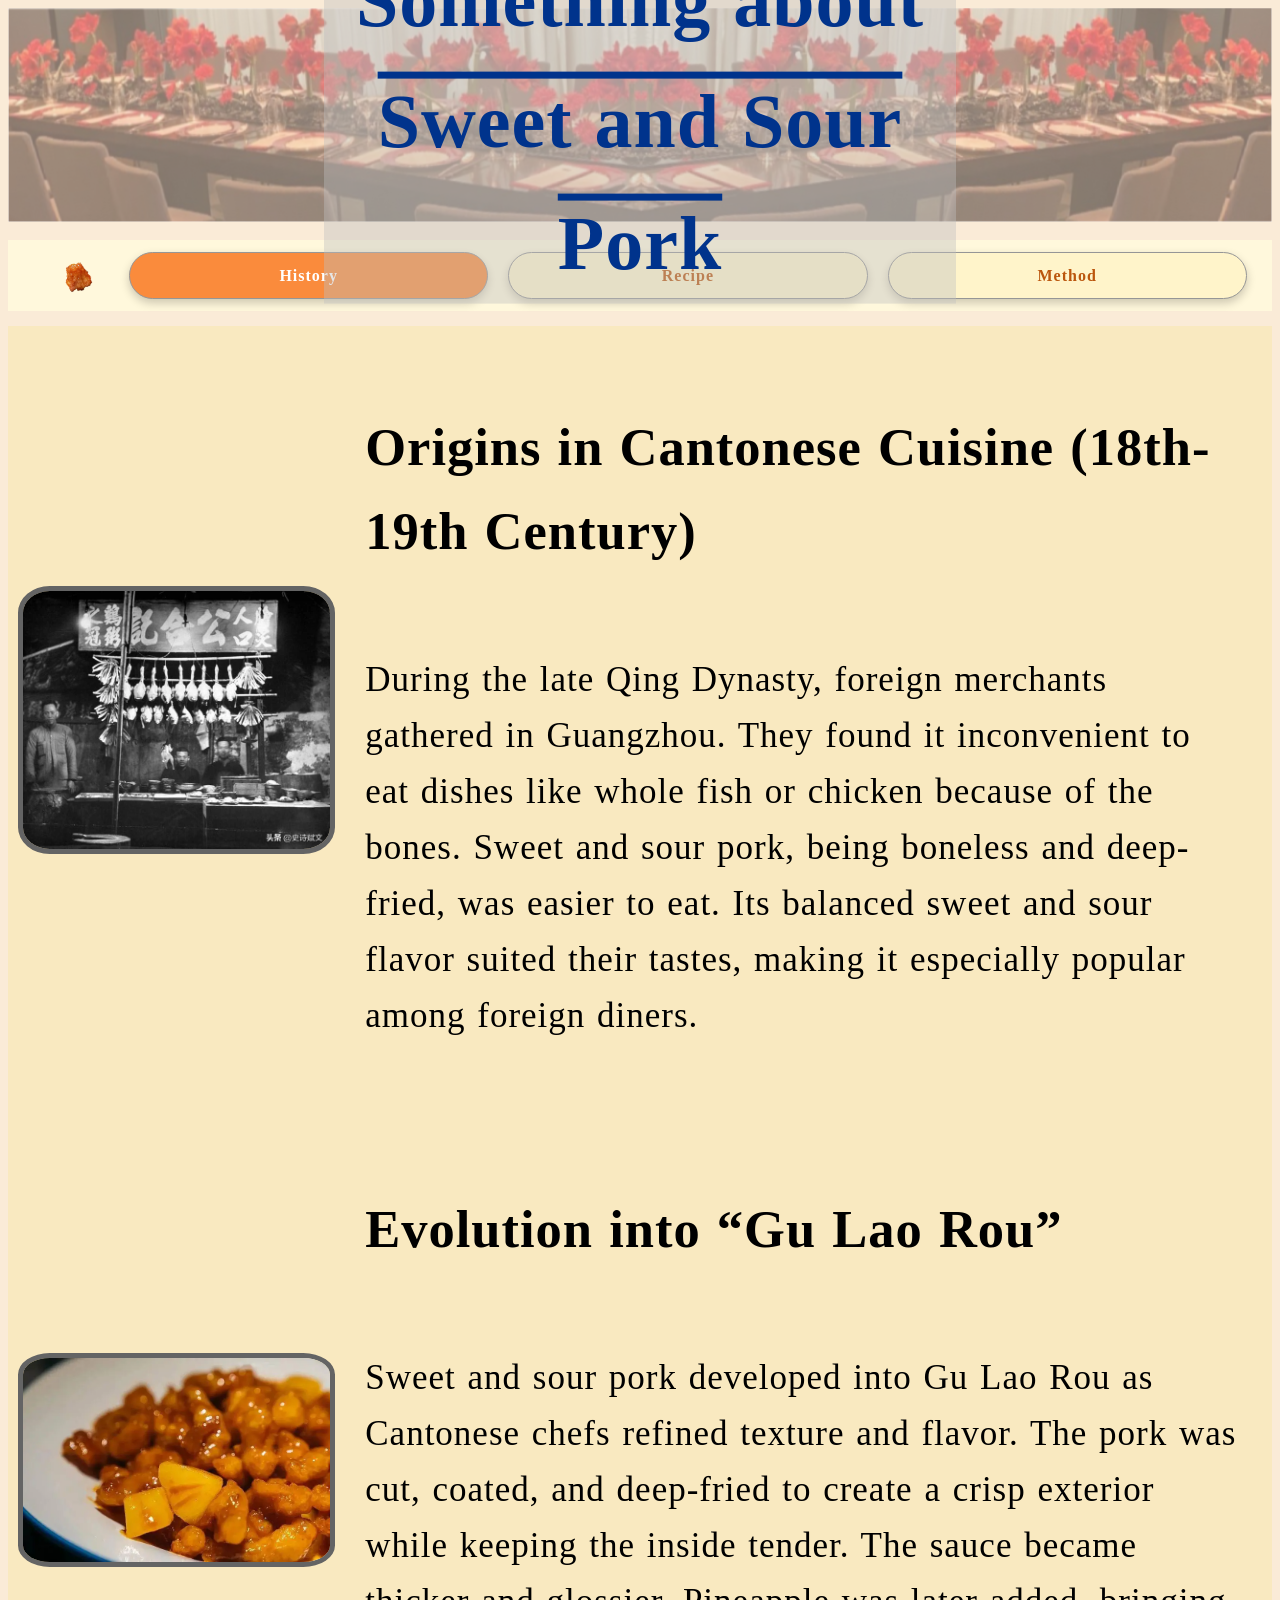
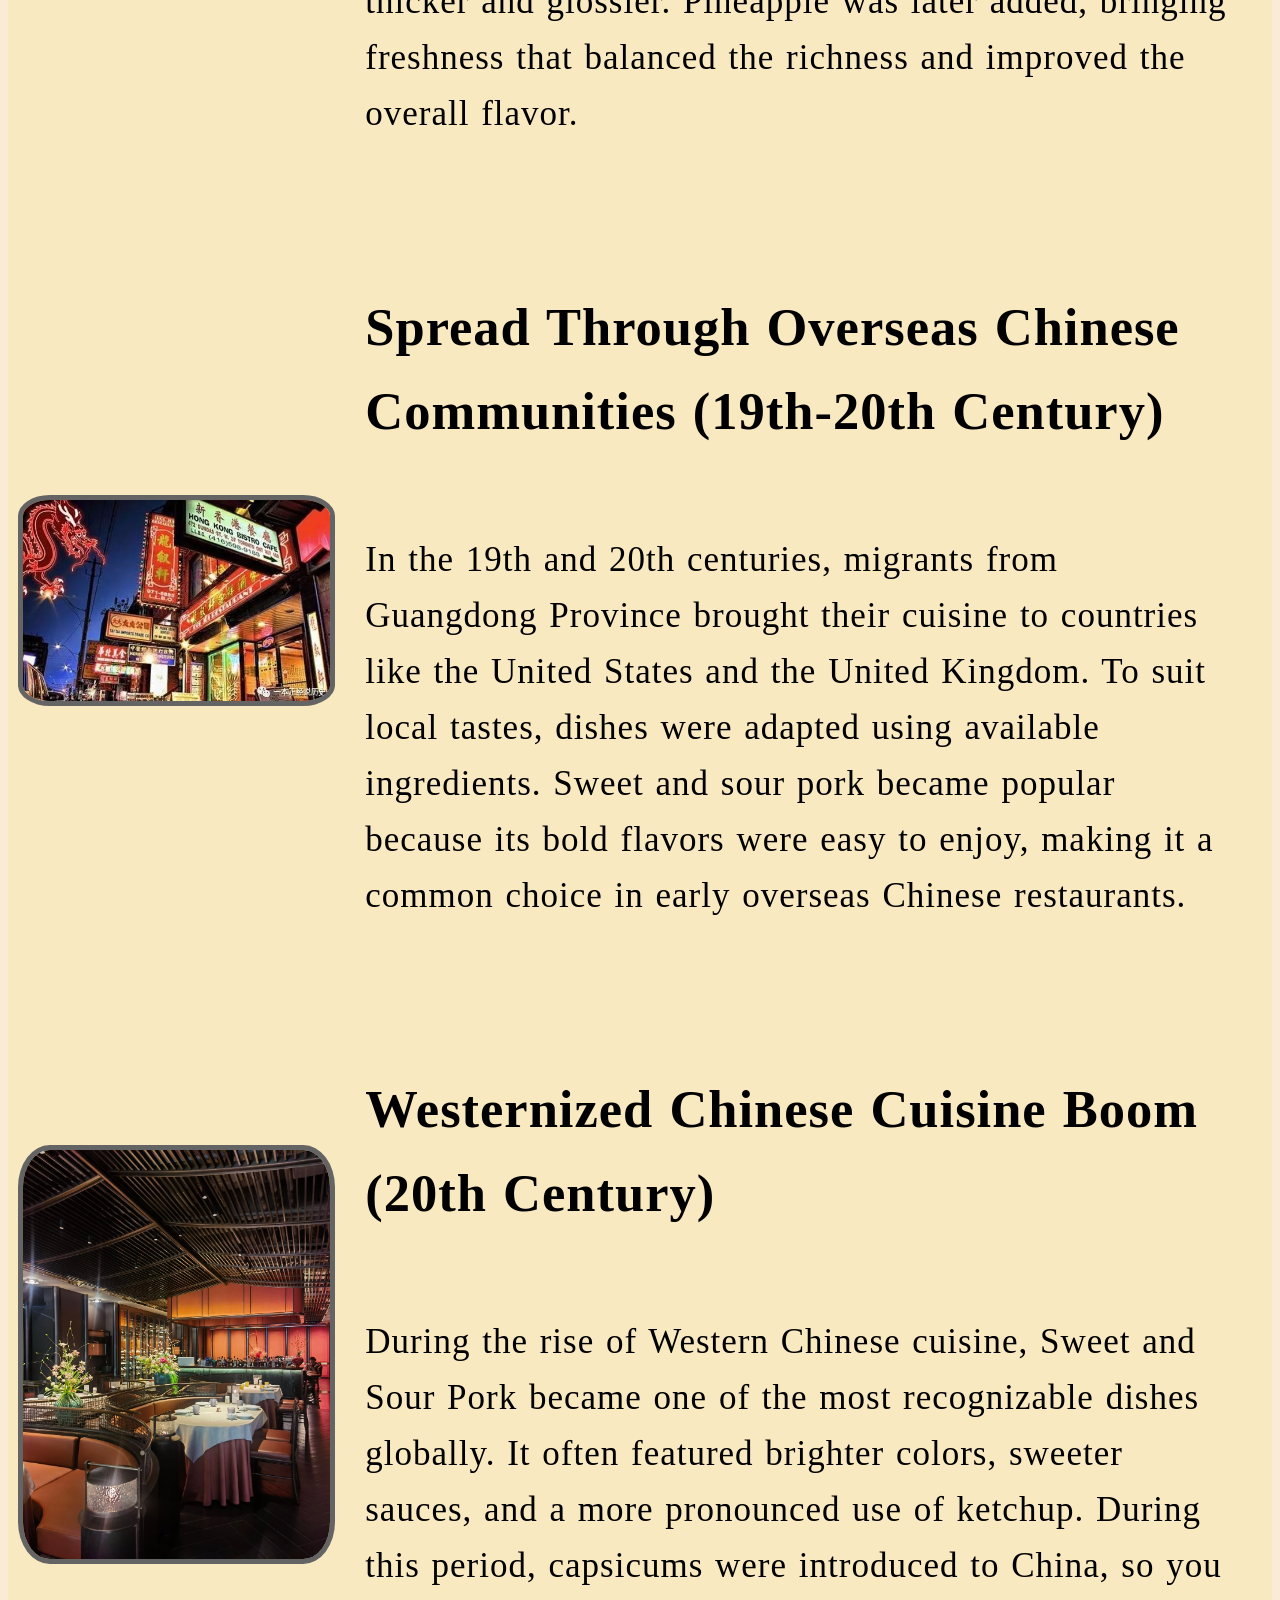
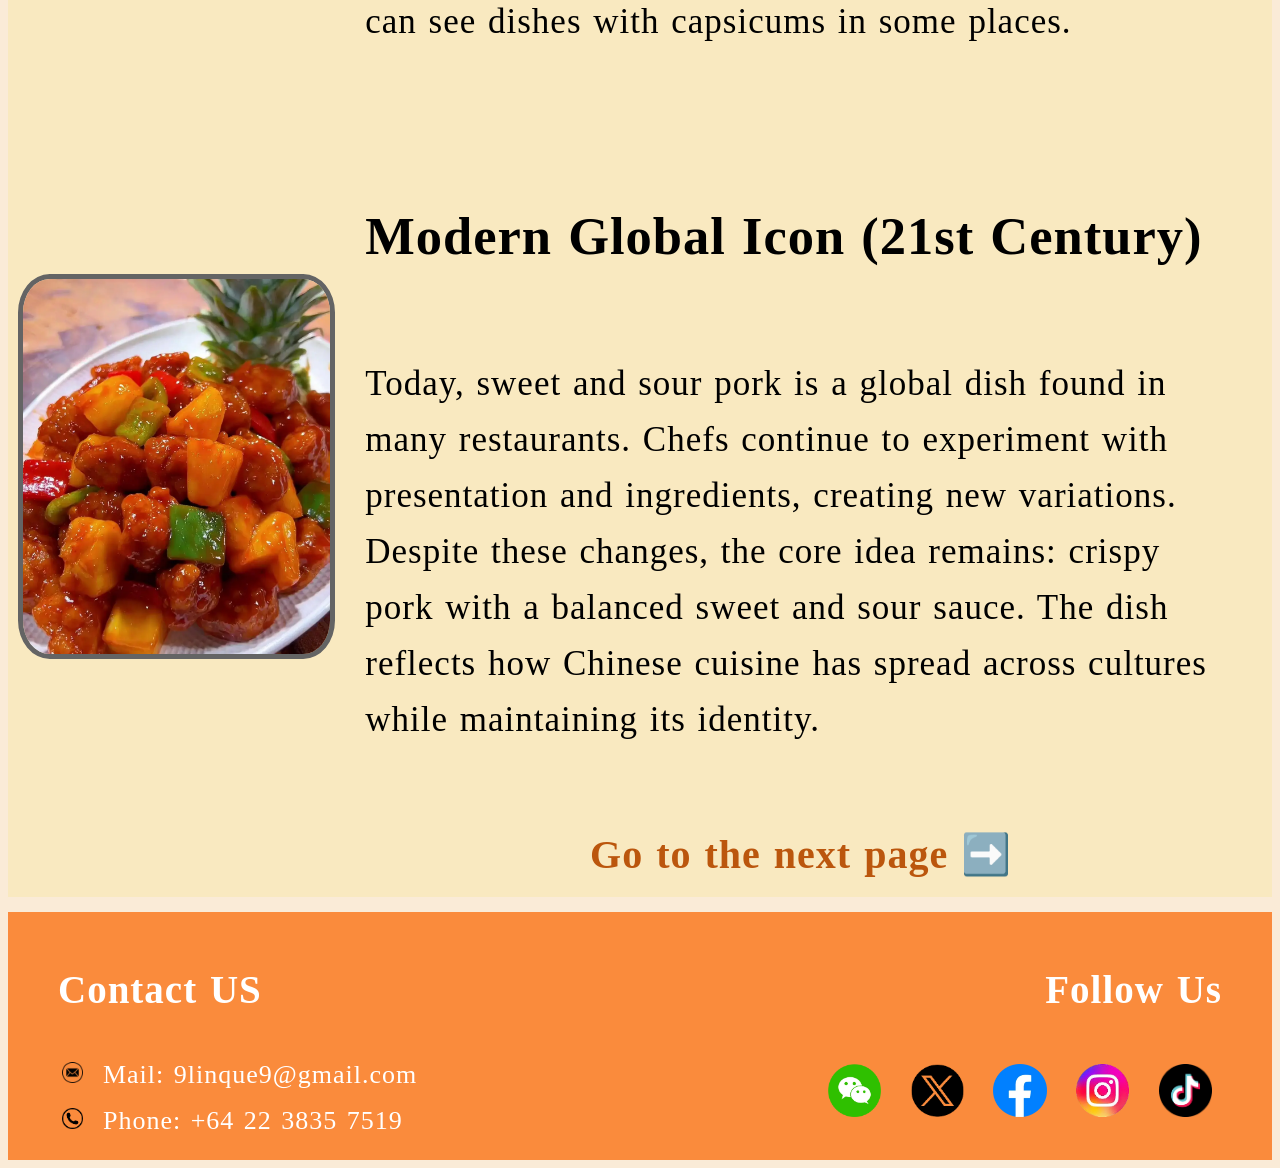
==== commit 80b70670: "h3-h2 and home nav" ====
--- a/history.html
+++ b/history.html
@@ -17,48 +17,59 @@
 </header>
 
 <nav>
-    <a id="logo" href="index.html"><img src="Images/favicon.ico" alt="logo" width="30"></a> 
+    <div class="flip-box">
+    <div class="flip-box-inner">
+        <div class="flip-box-front">
+        <img src="Images/favicon.ico" alt="logo" width="30">
+        </div>
+        <div class="flip-box-back">
+        <a href="index.html">Home</a>
+        </div>
+    </div>
+    </div>
     <a href="history.html" id="history">History</a>
-    <a href="recipe.html" id="recipe">Recipe</a>
-    <a href="method.html" id="method">Method</a>
+    <a href="recipe.html">Recipe</a>
+    <a href="method.html">Method</a>
 </nav>
 
 <main class="H">
     <img src="Images/History/Qing.webp" alt="the_oldest">
     <div>
-        <h3>Origins in Cantonese Cuisine (18th-19th Century)</h3>   
+        <h2>Origins in Cantonese Cuisine (18th-19th Century)</h2>   
         <p>During the late Qing Dynasty, foreign merchants gathered in Guangzhou. They found it inconvenient to eat dishes like whole fish or chicken because of the bones. Sweet and sour pork, being boneless and deep-fried, was easier to eat. Its balanced sweet and sour flavor suited their tastes, making it especially popular among foreign diners.</p>
     </div>
     <img src="Images/History/H2.webp" alt="then">
     <div>
-        <h3>Evolution into “Gu Lao Rou”</h3>   
+        <h2>Evolution into “Gu Lao Rou”</h2>   
         <p>Sweet and sour pork developed into Gu Lao Rou as Cantonese chefs refined texture and flavor. The pork was cut, coated, and deep-fried to create a crisp exterior while keeping the inside tender. The sauce became thicker and glossier. Pineapple was later added, bringing freshness that balanced the richness and improved the overall flavor.</p>
     </div>
     <img src="Images/History/19-20cen.jpg" alt="19th-20th">
     <div>
-        <h3>Spread Through Overseas Chinese Communities (19th-20th Century)</h3>   
+        <h2>Spread Through Overseas Chinese Communities (19th-20th Century)</h2>   
         <p>In the 19th and 20th centuries, migrants from Guangdong Province brought their cuisine to countries like the United States and the United Kingdom. To suit local tastes, dishes were adapted using available ingredients. Sweet and sour pork became popular because its bold flavors were easy to enjoy, making it a common choice in early overseas Chinese restaurants. </p>
     </div>
     <img src="Images/History/Westaurant.jpg" alt="after20th">
     <div>
-        <h3>Westernized Chinese Cuisine Boom (20th Century)</h3>   
+        <h2>Westernized Chinese Cuisine Boom (20th Century)</h2>   
         <p>During the rise of Western Chinese cuisine, Sweet and Sour Pork became one of the most recognizable dishes globally. It often featured brighter colors, sweeter sauces, and a more pronounced use of ketchup. During this period, capsicums were introduced to China, so you can see dishes with capsicums in some places.</p>
     </div>
     <img src="Images/History/21cen.webp" alt="now">
     <div>
-        <h3>Modern Global Icon (21st Century)</h3>   
+        <h2>Modern Global Icon (21st Century)</h2>   
         <p>Today, sweet and sour pork is a global dish found in many restaurants. Chefs continue to experiment with presentation and ingredients, creating new variations. Despite these changes, the core idea remains: crispy pork with a balanced sweet and sour sauce. The dish reflects how Chinese cuisine has spread across cultures while maintaining its identity.</p>
-    </div>    
+    </div>  
+    <br>
+    <a href="method.html" class="next">Go to the next page ➡️</a>  
 </main>
 
 <footer>
     <div class="LF">
-        <h3>Contact US</h3>
+        <h2>Contact US</h2>
         <p><img src="Images/Logo/Mail.png" alt="Mail">Mail: 9linque9@gmail.com</p>
-        <p><img src="Images/Logo/Phone.png" alt="Phone">Phone: +64 27 383 7519</p>
+        <p><img src="Images/Logo/Phone.png" alt="Phone">Phone: +64 22 3835 7519</p>
         </div>
         <div class="RF">
-        <h3>Follow Us</h3>
+        <h2>Follow Us</h2>
         <img src="Images/Logo/WeChat.webp" alt="WeChat">
         <img src="Images/Logo/X.png" alt="X">
         <img src="Images/Logo/Facebook.webp" alt="Facebook">
--- a/style.css
+++ b/style.css
@@ -4,242 +4,300 @@
     line-height: 1.6;
     letter-spacing: 1px;
     word-spacing: 2px;
-    
-    nav {
-        display: grid;
-        grid-template-columns: 1fr 5fr 5fr 5fr;
-        padding: 12px 2%;
-        background-color: cornsilk;
-        text-align: center;
-    }
-
-    nav a {
-        margin-left: 20px;
-        padding: 10px;
-        background-color: rgb(255, 244, 202);
-        border: 1px solid rgb(150, 150, 150);
-        border-radius: 100px;
-        box-shadow: 0 4px 10px rgba(0, 0, 0, 0.2);
-    }
-
-    #logo {
-        background-color: unset;
-        border: unset;
-        border-radius: unset;
-        box-shadow: unset;
-        margin-left: unset;
-        padding: unset;
-
-    }
-
-    #Headpicture {
-        position: relative;
-        text-align: center;
-        color: rgb(0, 51, 140);
-        font-size: 38px;
-    }
-
-    #Headpicture img {
-        max-width: 100%;
-    }
-
-    .centre {
-        position: absolute;
-        top: 27%;
-        right: 50%;
-        transform: translate(50%, -50%);
-        text-decoration: overline;
-        background-color: rgba(191, 191, 191, 0.4);
-
-    }
-
-    main {
-        display: grid;
-        grid-template-columns: 8fr 3fr 2fr 4fr;
-        grid-template-rows: repeat(3, auto);
-        margin-top: 15px;
-        background-color: rgba(250, 232, 169, 0.5);
-    }
-
-    main div {
-        font-size: 35px;
-        text-align: left;
-        padding: 15px;
-    }
-
-    .paragraph {
-        grid-column: 1;
-        grid-row: 1 / span 3;
-        margin-left: 20px;
-        margin-top: 30px;
-    }
-
-    .paragraph p {
-        margin: 25px;
-    }
-
-    .paragraph img {
-        max-width: 15%;
-        float: left;
-        margin-right: 10px;
-    }
-
-    .image1 {
-        filter: grayscale(1);
-        transition: transform 0.3s;
-    }
-
-    .image1 img {
-        max-width: 90%;
-    }
-
-    .image1:hover {
-        transform: scale(1.1);
-    }
-
-    .image2 {
-        grid-column: 2;
-        transition: transform 0.3s;
-    }
-
-    .image2 img {
-        max-width: 80%;
-        position: relative;
-        top: 20px;
-    }
-
-    .image2:hover {
-        transform: scale(1.08);
-    }
-
-    .image3 {
-        grid-column: 2;
-        transition: transform 0.3s;
-    }
-
-    .image3:hover {
-        transform: scale(1.11);
-    }
-
-    .image3 img {
-        border-radius: 10px;
-        max-width: 100%;
-    }
-
-    .column3 {
-        grid-column: 3;
-        grid-row: 1 / span 3;
-        position: relative;
-        top: 30px;
-    }
-
-    .column3 img {
-        max-width: 100%;
-    }
-
-    .round {
-        grid-row: 1 / span 3;
-        grid-column: 4;
-        align-self: center;
-    }
-
-    .round img {
-        max-width: 100%;
-    }
-
-    footer {
-        display: grid;
-        grid-template-columns: 1fr 1fr;
-        margin-top: 15px;
-    }
-
-    footer div {
-        color: white;
-        font-size: 26px;
-        padding: 15px 50px;
-        background-color: rgb(250, 139, 60);
-    }
-
-    footer p {
-        margin: 4px;
-    }
-
-    .LF img {
-        max-width: 4%;
-        margin-right: 20px;
-    }
-
-    .RF {
-        float: right;
-        text-align: right;
-    }
-
-    .RF img {
-        max-width: 10%;
-        margin: 10px;
-        transition: transform 0.2s;
-    }
-
-    .RF img:hover {
-        transform: scale(1.1);
-    }
-
-    .H {
-        display: grid;
-        grid-template-rows: repeat(5, auto);
-        grid-template-columns: 1fr 3fr;
-        padding: 10px;
-        gap: 15px;
-        align-items: center;
-    }
-
-    .H div {
-        display: flex;
-        flex-direction: column;
-        margin: 10px;
-        padding: 15px;
-    }
-
-    .H img {
-        max-width: 100%;
-        height: auto;
-        border-radius: 10%;
-        border: 5px solid rgb(100, 100, 100);
-    }
-
-    .R {
-        display: flex;
-        flex-direction: column;
-        font-size: 40px;
-        padding: 30px;
-    }
-    .R h3 {
-        margin-bottom: 1px;
-    }
-    .R ol {
-        padding-left: 60px;
-    }
-    .R ul {
-        font-size: 30px;
-    }
-    .R img {
-        position: absolute;
-        right: 40px;
-        padding-top: 80px;
-    }
-
-    .tips {
-        font-size: 25px;
-        color: rgb(90, 90, 90);
-        margin-left: 45px;
-        margin-top: 0;
-        margin-bottom: 0;
-    }
-
-    .M {
-        display: flex;
-        flex-direction: column;
-        font-size: 40px;
-        padding: 20px;
-    }
+}
+
+nav {
+    display: grid;
+    grid-template-columns: 1fr 5fr 5fr 5fr;
+    padding: 12px 2%;
+    background-color: cornsilk;
+    text-align: center;
+}
+
+nav a {
+    margin-left: 20px;
+    padding: 10px;
+    background-color: rgb(255, 244, 202);
+    border: 1px solid rgb(150, 150, 150);
+    border-radius: 100px;
+    box-shadow: 0 4px 10px rgba(0, 0, 0, 0.2);
+    text-decoration: none;
+    text-align: center;
+    font-weight: bold;
+    color:rgb(187, 86, 13);
+    transition: transform 0.3s, background-color 0.5s, color 0.5s;
+}
+nav a:hover {
+    transform: translateY(-4px);
+    background-color: rgb(250, 139, 60);
+    color: white;
+}
+#history, #recipe, #method {
+    background-color: rgb(250, 139, 60);
+    color: white;
+}
+
+.flip-box {
+  width: 50px;
+  height: 30px;
+  perspective: 1000px;
+}
+.flip-box-inner {
+  padding: 10px;
+  position: relative;
+  width: 100%;
+  height: 100%;
+  text-align: center;
+  transition: transform 0.8s;
+  transform-style: preserve-3d;
+}
+.flip-box:hover .flip-box-inner {
+  transform: rotateY(180deg);
+}
+.flip-box-front, .flip-box-back {
+  position: absolute;
+  width: 100%;
+  height: 100%;
+  -webkit-backface-visibility: hidden;
+  backface-visibility: hidden;
+}
+.flip-box-back {
+  margin-top: 1px;
+  color:rgb(187, 86, 13);
+  transform: rotateY(180deg);
+}
+.flip-box-back a {
+  padding: 15px;
+}
+
+#logo {
+    background-color: unset;
+    border: unset;
+    border-radius: unset;
+    box-shadow: unset;
+    margin-left: unset;
+    padding: unset;
+}
+
+#Headpicture {
+    position: relative;
+    text-align: center;
+    color: rgb(0, 51, 140);
+    font-size: 38px;
+}
+
+#Headpicture img {
+    max-width: 100%;
+}
+
+.centre {
+    position: absolute;
+    top: 27%;
+    right: 50%;
+    transform: translate(50%, -50%);
+    text-decoration: overline;
+    background-color: rgba(191, 191, 191, 0.4);
+
+}
+
+main {
+    display: grid;
+    grid-template-columns: 8fr 3fr 2fr 4fr;
+    grid-template-rows: repeat(3, auto);
+    margin-top: 15px;
+    background-color: rgba(250, 232, 169, 0.5);
+}
+main div {
+    font-size: 35px;
+    text-align: left;
+    padding: 15px;
+}
+
+.paragraph {
+    grid-column: 1;
+    grid-row: 1 / span 3;
+    margin-left: 20px;
+    margin-top: 30px;
+}
+
+.paragraph p {
+    margin: 25px;
+}
+
+.paragraph img {
+    max-width: 15%;
+    float: left;
+    margin-right: 10px;
+}
+
+.image1 {
+    filter: grayscale(1);
+    transition: transform 0.3s;
+}
+
+.image1 img {
+    max-width: 90%;
+}
+
+.image1:hover {
+    transform: scale(1.1);
+}
+
+.image2 {
+    grid-column: 2;
+    transition: transform 0.3s;
+}
+
+.image2 img {
+    max-width: 80%;
+    position: relative;
+    top: 20px;
+}
+
+.image2:hover {
+    transform: scale(1.08);
+}
+
+.image3 {
+    grid-column: 2;
+    transition: transform 0.3s;
+}
+
+.image3:hover {
+    transform: scale(1.11);
+}
+
+.image3 img {
+    border-radius: 10px;
+    max-width: 100%;
+}
+
+.column3 {
+    grid-column: 3;
+    grid-row: 1 / span 3;
+    position: relative;
+    top: 30px;
+}
+
+.column3 img {
+    max-width: 100%;
+}
+
+.round {
+    grid-row: 1 / span 3;
+    grid-column: 4;
+    align-self: center;
+}
+
+.round img {
+    max-width: 100%;
+}
+
+footer {
+    display: grid;
+    grid-template-columns: 1fr 1fr;
+    margin-top: 15px;
+}
+
+footer div {
+    color: white;
+    font-size: 26px;
+    padding: 15px 50px;
+    background-color: rgb(250, 139, 60);
+}
+
+footer p {
+    margin: 4px;
+}
+
+.LF img {
+    max-width: 4%;
+    margin-right: 20px;
+}
+
+.RF {
+    float: right;
+    text-align: right;
+}
+
+.RF img {
+    max-width: 10%;
+    margin: 10px;
+    transition: transform 0.2s;
+}
+
+.RF img:hover {
+    transform: scale(1.1);
+}
+
+.H {
+    display: grid;
+    grid-template-rows: repeat(5, auto);
+    grid-template-columns: 1fr 3fr;
+    padding: 10px;
+    gap: 15px;
+    align-items: center;
+}
+
+.H div {
+    display: flex;
+    flex-direction: column;
+    margin: 10px;
+    padding: 15px;
+}
+
+.H img {
+    max-width: 100%;
+    height: auto;
+    border-radius: 10%;
+    border: 5px solid rgb(100, 100, 100);
+}
+
+.R {
+    display: flex;
+    flex-direction: column;
+    font-size: 40px;
+    padding: 30px;
+}
+.R h3 {
+    margin-bottom: 1px;
+}
+.R ol {
+    padding-left: 60px;
+}
+.R ul {
+    font-size: 30px;
+}
+.R img {
+    position: absolute;
+    right: 40px;
+    padding-top: 80px;
+}
+
+.next {
+    font-size: 40px;
+    text-decoration: none;
+    text-align: center;
+    font-weight: bold;
+    color:rgb(187, 86, 13);
+}
+#youtube_pork {
+    font-size: 40px;
+    text-decoration: underline;
+    font-weight: bold;
+    color:rgb(187, 86, 13);
+}
+.tips {
+    font-size: 25px;
+    color: rgb(90, 90, 90);
+    margin-left: 45px;
+    margin-top: 0;
+    margin-bottom: 0;
+}
+
+.M {
+    display: flex;
+    flex-direction: column;
+    font-size: 40px;
+    padding: 20px;
 }
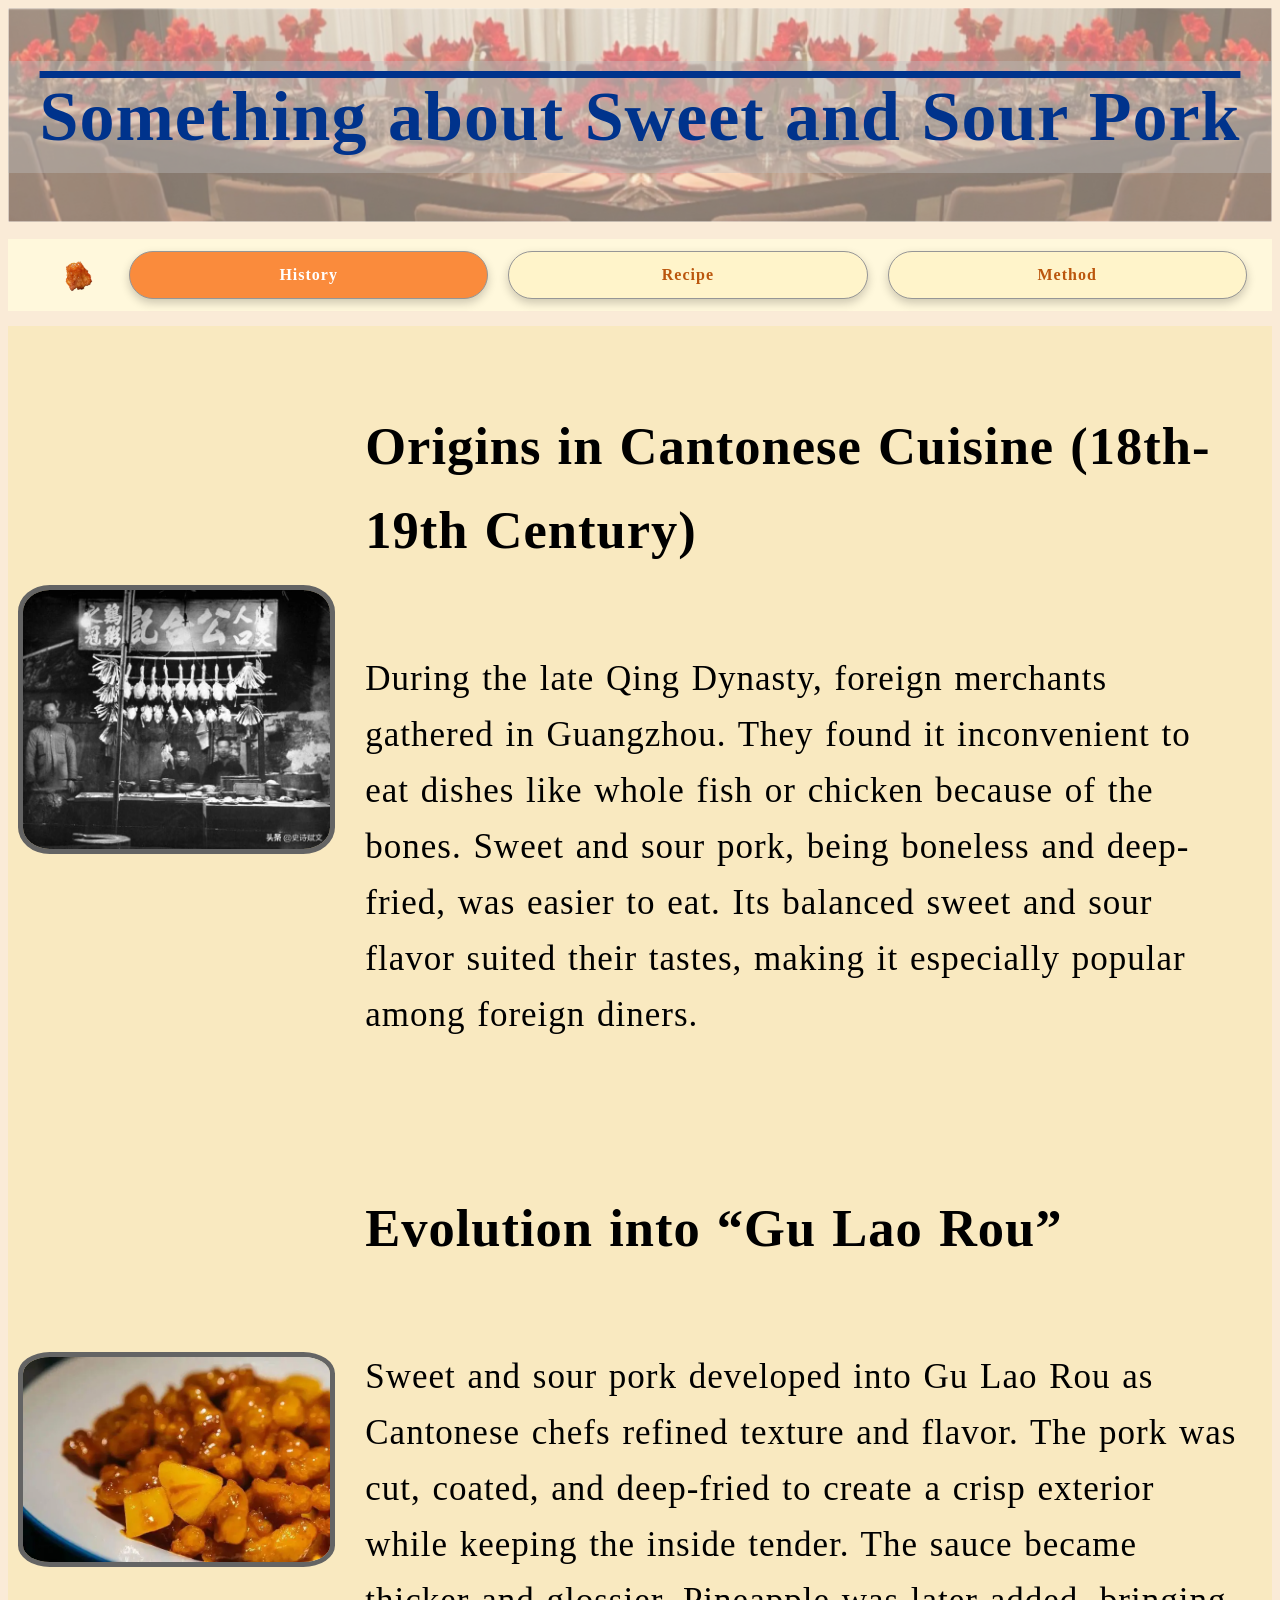
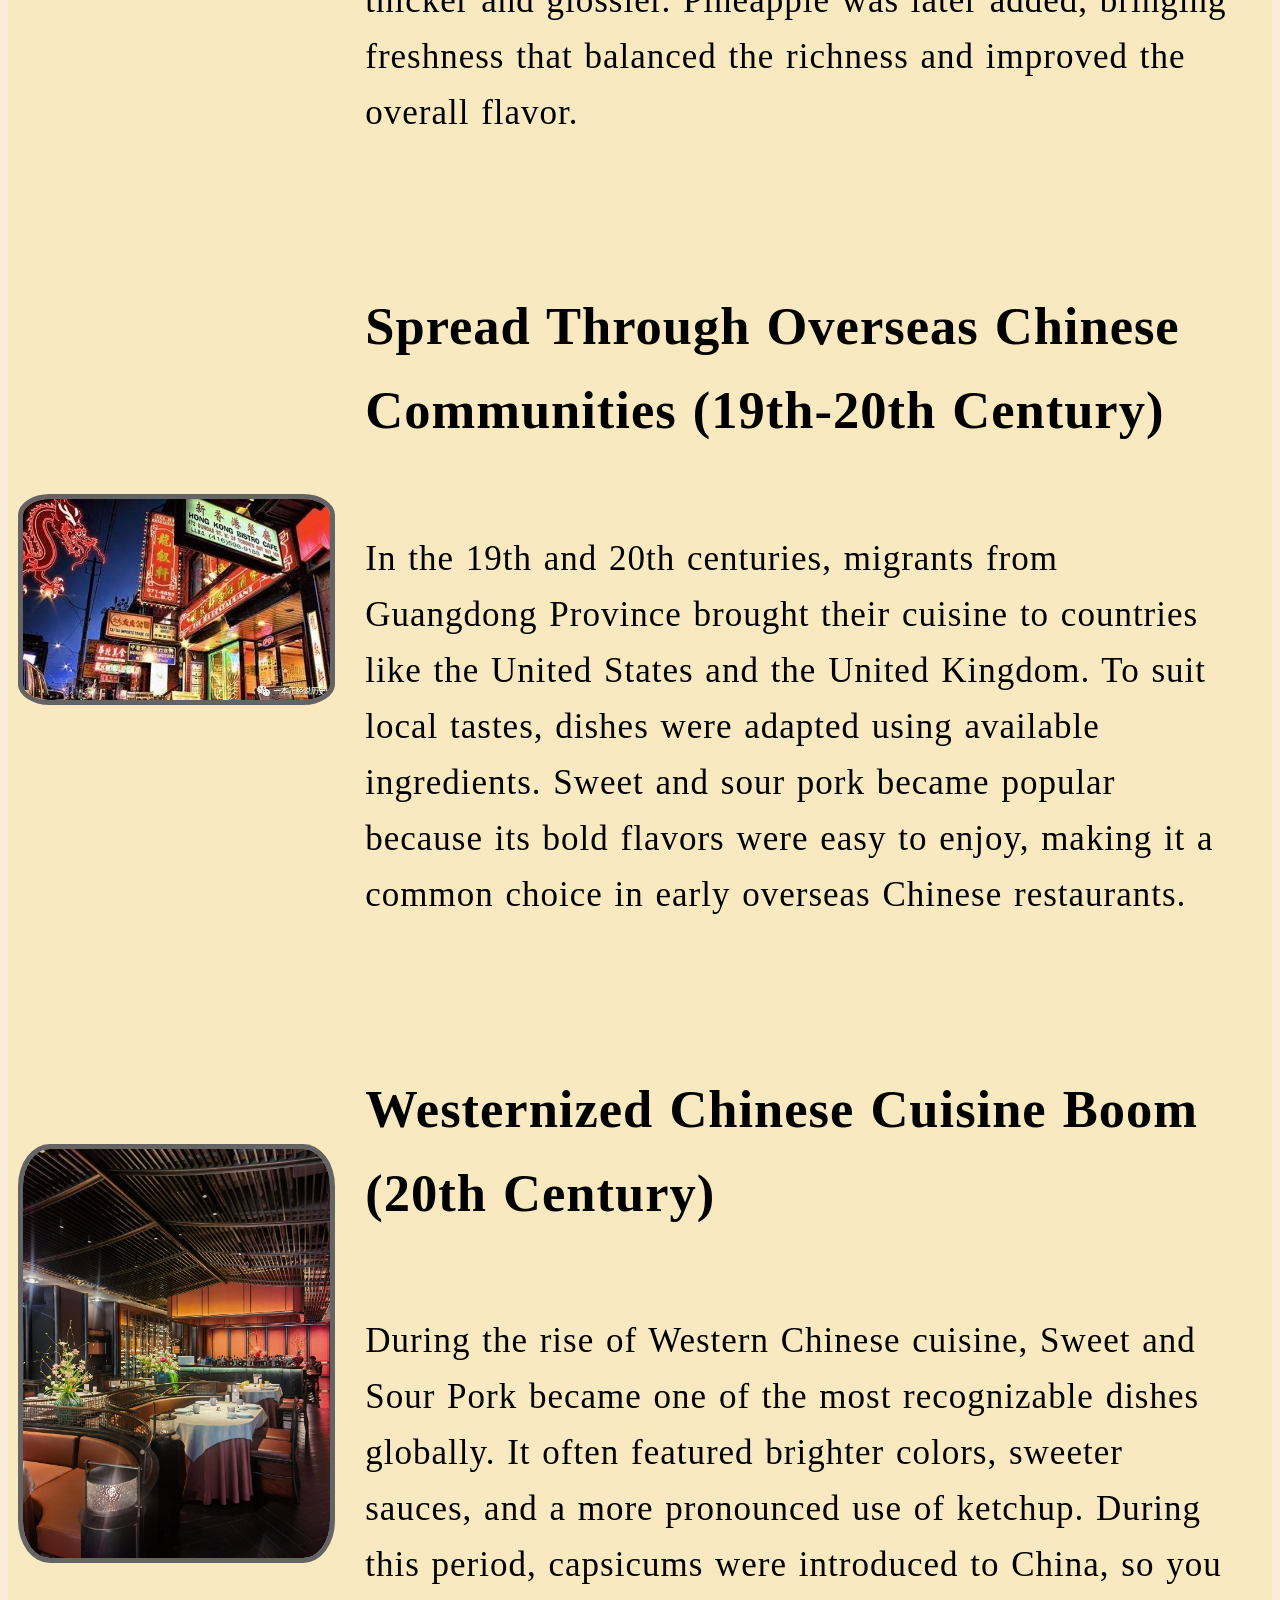
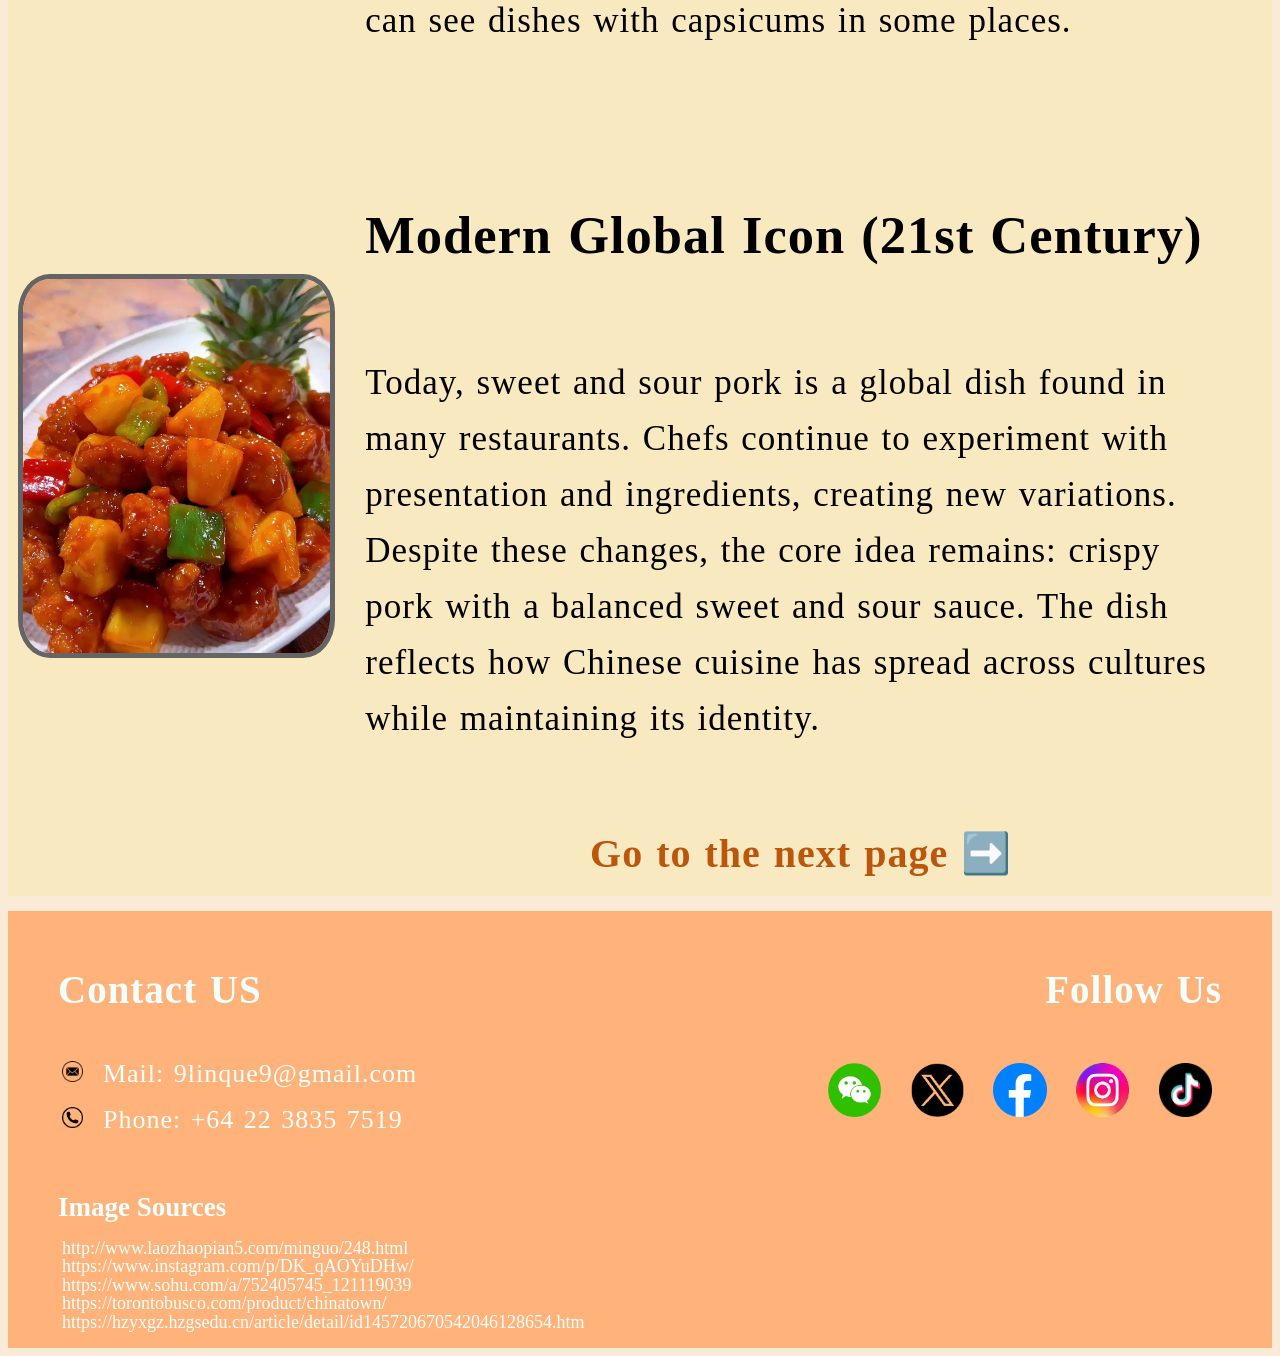
==== commit 20128ff6: "a few changes after feedbacks" ====
--- a/history.html
+++ b/history.html
@@ -76,6 +76,14 @@
         <img src="Images/Logo/Ins.png" alt="Ins">
         <img src="Images/Logo/Tiktok.png" alt="Tiktok">
     </div>
+    <div class="Img_source">
+        <h2>Image Sources</h2>
+        <p>http://www.laozhaopian5.com/minguo/248.html</p>
+        <p>https://www.instagram.com/p/DK_qAOYuDHw/</p>
+        <p>https://www.sohu.com/a/752405745_121119039</p>
+        <p>https://torontobusco.com/product/chinatown/</p>
+        <p>https://hzyxgz.hzgsedu.cn/article/detail/id145720670542046128654.htm</p>
+    </div>
 </footer>
 </body>
 
--- a/style.css
+++ b/style.css
@@ -24,50 +24,59 @@
     text-decoration: none;
     text-align: center;
     font-weight: bold;
-    color:rgb(187, 86, 13);
+    color: rgb(187, 86, 13);
     transition: transform 0.3s, background-color 0.5s, color 0.5s;
 }
+
 nav a:hover {
     transform: translateY(-4px);
     background-color: rgb(250, 139, 60);
     color: white;
 }
-#history, #recipe, #method {
+
+#history,
+#recipe,
+#method {
     background-color: rgb(250, 139, 60);
     color: white;
 }
 
 .flip-box {
-  width: 50px;
-  height: 30px;
-  perspective: 1000px;
-}
+    width: 50px;
+    height: 30px;
+    perspective: 1000px;
+}
+
 .flip-box-inner {
-  padding: 10px;
-  position: relative;
-  width: 100%;
-  height: 100%;
-  text-align: center;
-  transition: transform 0.8s;
-  transform-style: preserve-3d;
-}
+    padding: 10px;
+    position: relative;
+    width: 100%;
+    height: 100%;
+    text-align: center;
+    transition: transform 0.8s;
+    transform-style: preserve-3d;
+}
+
 .flip-box:hover .flip-box-inner {
-  transform: rotateY(180deg);
-}
+    transform: rotateY(180deg);
+}
+
 .flip-box-front, .flip-box-back {
-  position: absolute;
-  width: 100%;
-  height: 100%;
-  -webkit-backface-visibility: hidden;
-  backface-visibility: hidden;
-}
+    position: absolute;
+    width: 100%;
+    height: 100%;
+    -webkit-backface-visibility: hidden;
+    backface-visibility: hidden;
+}
+
 .flip-box-back {
-  margin-top: 1px;
-  color:rgb(187, 86, 13);
-  transform: rotateY(180deg);
-}
+    margin-top: 1px;
+    color: rgb(187, 86, 13);
+    transform: rotateY(180deg);
+}
+
 .flip-box-back a {
-  padding: 15px;
+    padding: 15px;
 }
 
 #logo {
@@ -83,21 +92,24 @@
     position: relative;
     text-align: center;
     color: rgb(0, 51, 140);
-    font-size: 38px;
+    font-size: 35px;
 }
 
 #Headpicture img {
     max-width: 100%;
+    opacity: 0.5;
 }
 
 .centre {
     position: absolute;
     top: 27%;
     right: 50%;
+    width: 100%;
+    max-height: 100%;
     transform: translate(50%, -50%);
     text-decoration: overline;
     background-color: rgba(191, 191, 191, 0.4);
-
+    
 }
 
 main {
@@ -107,6 +119,7 @@
     margin-top: 15px;
     background-color: rgba(250, 232, 169, 0.5);
 }
+
 main div {
     font-size: 35px;
     text-align: left;
@@ -200,10 +213,10 @@
 }
 
 footer div {
-    color: white;
+    color: rgb(241, 255, 253);
     font-size: 26px;
     padding: 15px 50px;
-    background-color: rgb(250, 139, 60);
+    background-color: rgb(255, 178, 122);
 }
 
 footer p {
@@ -214,21 +227,30 @@
     max-width: 4%;
     margin-right: 20px;
 }
-
 .RF {
     float: right;
     text-align: right;
 }
-
 .RF img {
     max-width: 10%;
     margin: 10px;
     transition: transform 0.2s;
 }
-
 .RF img:hover {
     transform: scale(1.1);
 }
+
+
+.Img_source {
+    font-size: 18px;
+    max-width: 100%;
+    grid-column: 1 / span 2;
+    line-height: 0.8;
+    letter-spacing: 0px;
+    word-spacing: 0px;
+}
+
+
 
 .H {
     display: grid;
@@ -272,6 +294,7 @@
     position: absolute;
     right: 40px;
     padding-top: 80px;
+    max-width: 1500%;
 }
 
 .next {
@@ -279,14 +302,16 @@
     text-decoration: none;
     text-align: center;
     font-weight: bold;
-    color:rgb(187, 86, 13);
-}
+    color: rgb(187, 86, 13);
+}
+
 #youtube_pork {
     font-size: 40px;
     text-decoration: underline;
     font-weight: bold;
-    color:rgb(187, 86, 13);
-}
+    color: rgb(187, 86, 13);
+}
+
 .tips {
     font-size: 25px;
     color: rgb(90, 90, 90);
@@ -298,6 +323,6 @@
 .M {
     display: flex;
     flex-direction: column;
-    font-size: 40px;
+    font-size: 30px;
     padding: 20px;
 }
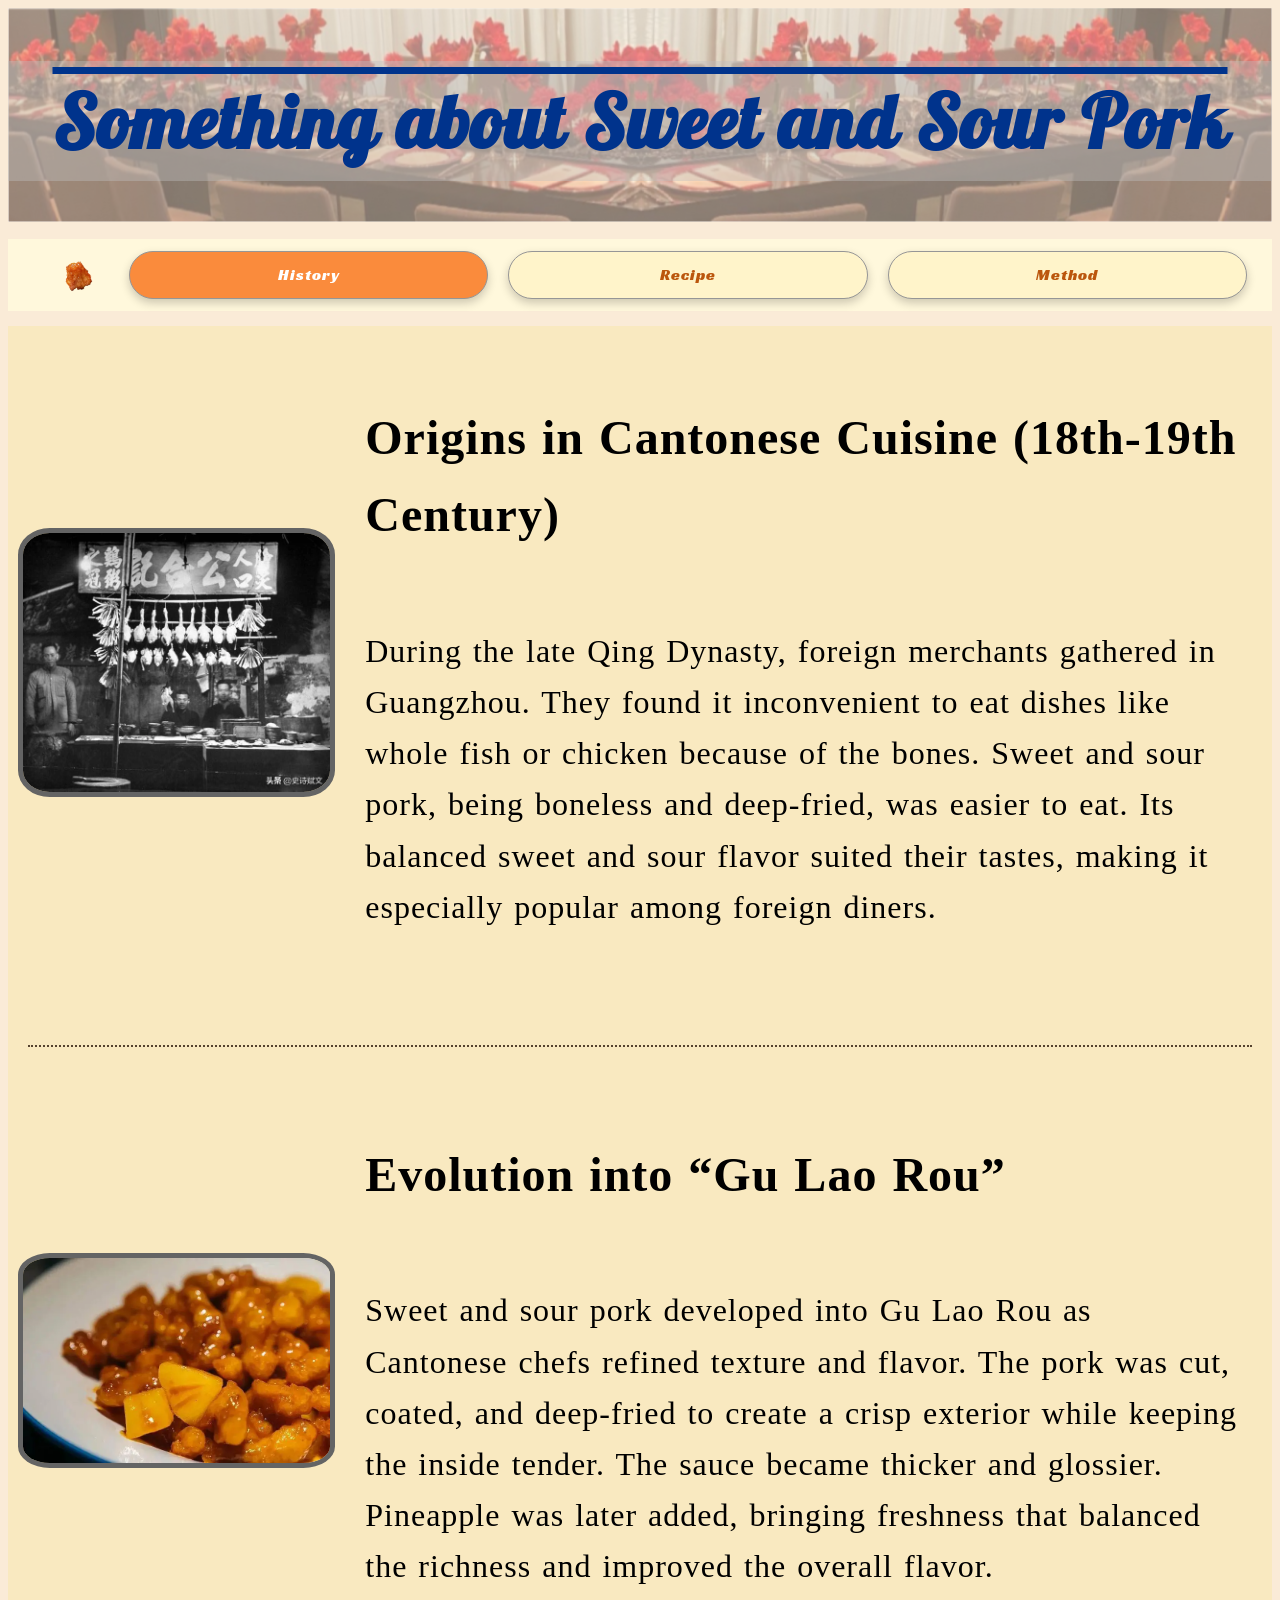
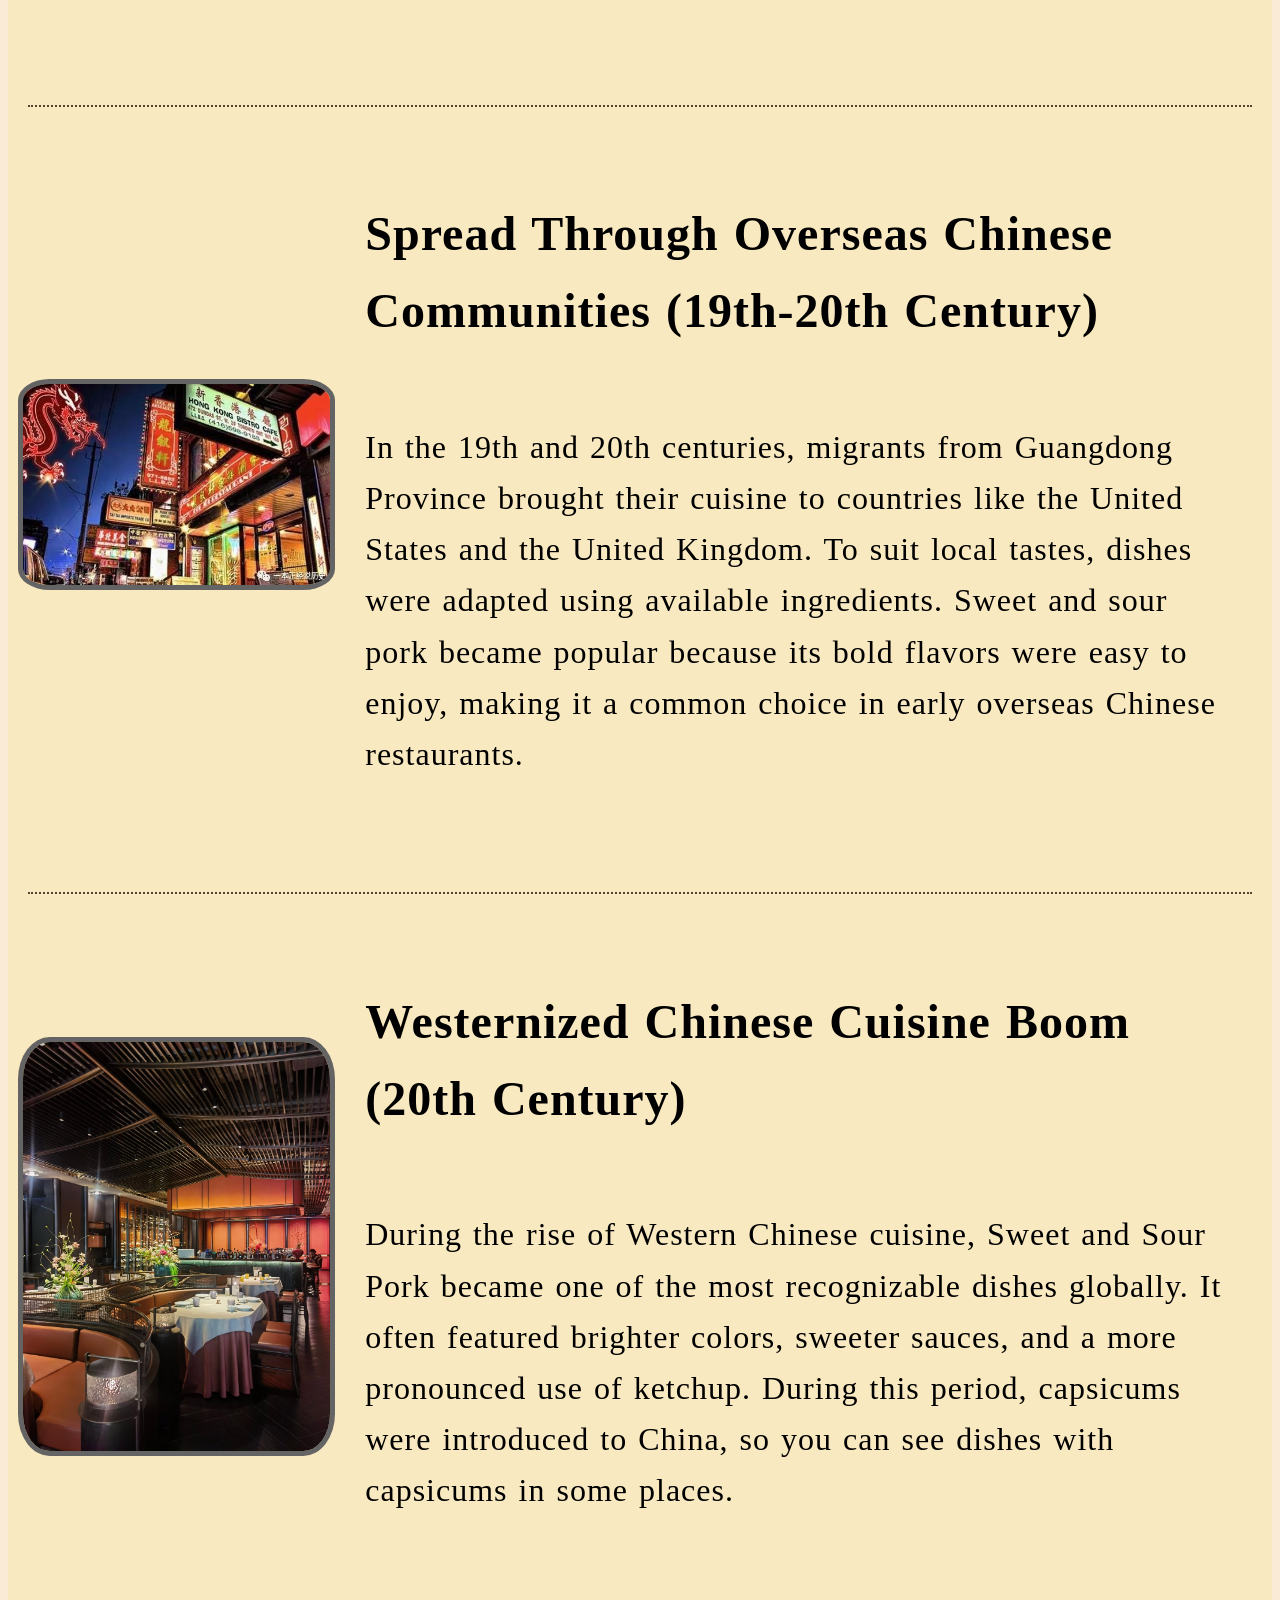
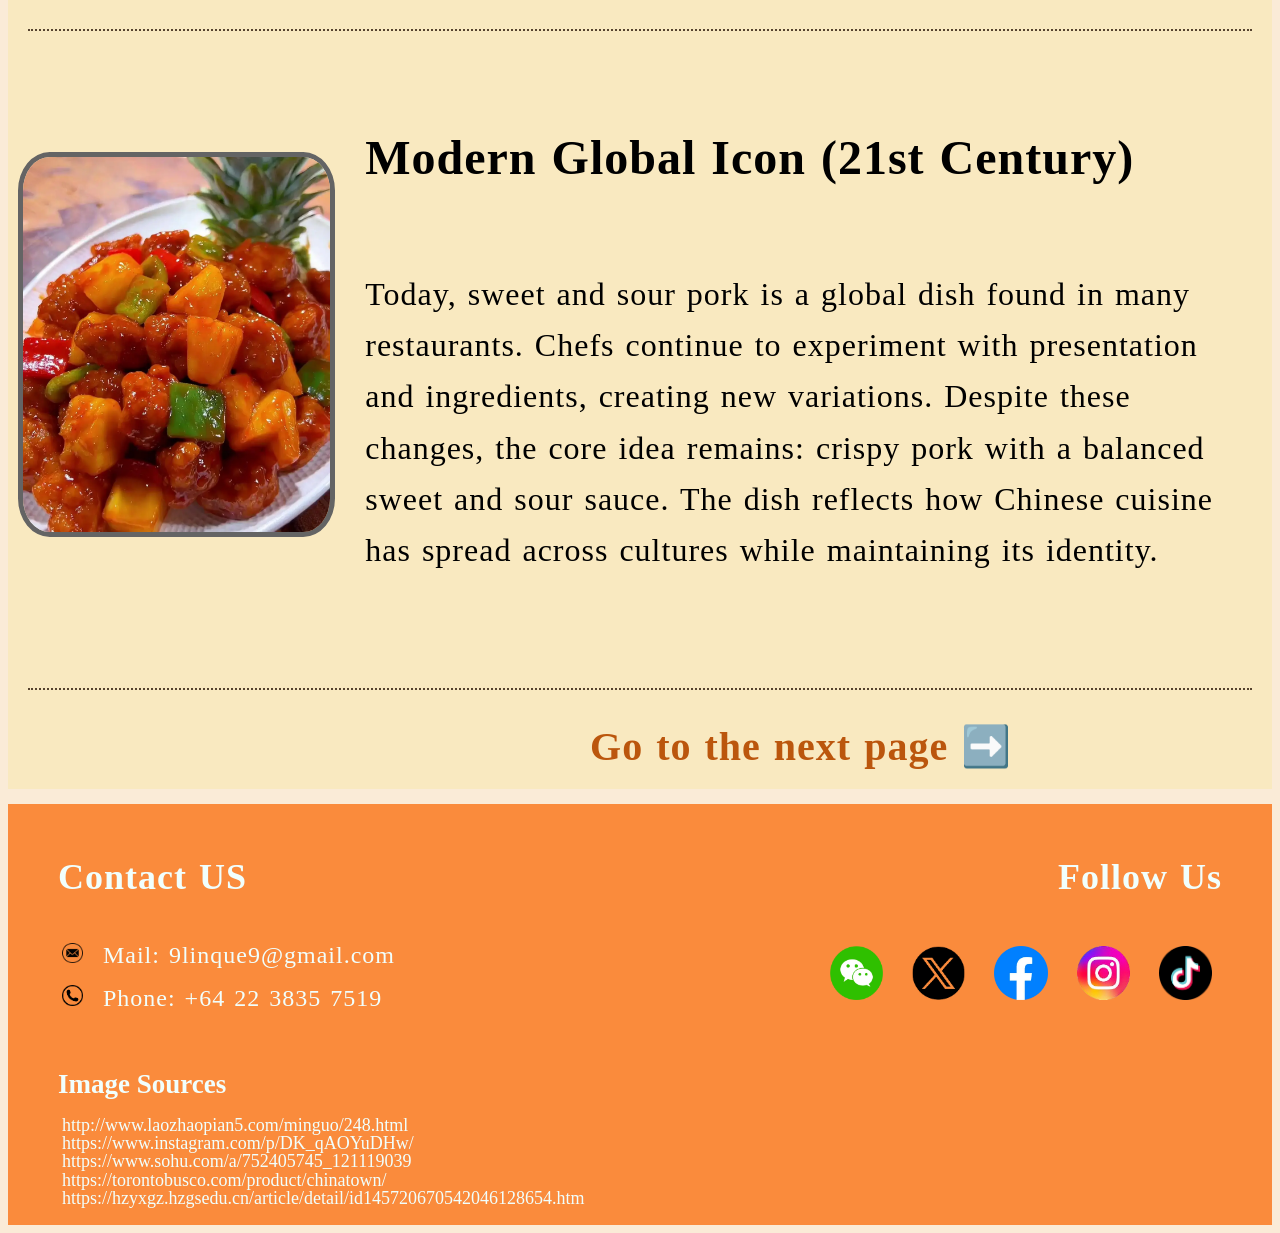
==== commit 4ef1d81a: "other changes from feedbacks" ====
--- a/history.html
+++ b/history.html
@@ -4,6 +4,8 @@
 <head>
   <meta charset="UTF-8">
   <title>Traditional Chinese Food - Sweet and Sour Meat</title>
+  <link href='https://fonts.googleapis.com/css?family=Lobster' rel='stylesheet'>
+  <link href='https://fonts.googleapis.com/css?family=Racing Sans One' rel='stylesheet'>
   <link rel="stylesheet" href="style.css">
   <link rel="icon" type="Image/png" href="Images/favicon.ico">
 </head>
@@ -38,26 +40,31 @@
         <h2>Origins in Cantonese Cuisine (18th-19th Century)</h2>   
         <p>During the late Qing Dynasty, foreign merchants gathered in Guangzhou. They found it inconvenient to eat dishes like whole fish or chicken because of the bones. Sweet and sour pork, being boneless and deep-fried, was easier to eat. Its balanced sweet and sour flavor suited their tastes, making it especially popular among foreign diners.</p>
     </div>
+    <div class="border"></div>
     <img src="Images/History/H2.webp" alt="then">
     <div>
         <h2>Evolution into “Gu Lao Rou”</h2>   
         <p>Sweet and sour pork developed into Gu Lao Rou as Cantonese chefs refined texture and flavor. The pork was cut, coated, and deep-fried to create a crisp exterior while keeping the inside tender. The sauce became thicker and glossier. Pineapple was later added, bringing freshness that balanced the richness and improved the overall flavor.</p>
     </div>
+    <div class="border"></div>
     <img src="Images/History/19-20cen.jpg" alt="19th-20th">
     <div>
         <h2>Spread Through Overseas Chinese Communities (19th-20th Century)</h2>   
         <p>In the 19th and 20th centuries, migrants from Guangdong Province brought their cuisine to countries like the United States and the United Kingdom. To suit local tastes, dishes were adapted using available ingredients. Sweet and sour pork became popular because its bold flavors were easy to enjoy, making it a common choice in early overseas Chinese restaurants. </p>
     </div>
+    <div class="border"></div>
     <img src="Images/History/Westaurant.jpg" alt="after20th">
     <div>
         <h2>Westernized Chinese Cuisine Boom (20th Century)</h2>   
         <p>During the rise of Western Chinese cuisine, Sweet and Sour Pork became one of the most recognizable dishes globally. It often featured brighter colors, sweeter sauces, and a more pronounced use of ketchup. During this period, capsicums were introduced to China, so you can see dishes with capsicums in some places.</p>
     </div>
+    <div class="border"></div>
     <img src="Images/History/21cen.webp" alt="now">
     <div>
         <h2>Modern Global Icon (21st Century)</h2>   
         <p>Today, sweet and sour pork is a global dish found in many restaurants. Chefs continue to experiment with presentation and ingredients, creating new variations. Despite these changes, the core idea remains: crispy pork with a balanced sweet and sour sauce. The dish reflects how Chinese cuisine has spread across cultures while maintaining its identity.</p>
     </div>  
+    <div class="border"></div>
     <br>
     <a href="method.html" class="next">Go to the next page ➡️</a>  
 </main>
--- a/style.css
+++ b/style.css
@@ -23,9 +23,9 @@
     box-shadow: 0 4px 10px rgba(0, 0, 0, 0.2);
     text-decoration: none;
     text-align: center;
-    font-weight: bold;
     color: rgb(187, 86, 13);
     transition: transform 0.3s, background-color 0.5s, color 0.5s;
+    font-family: 'Racing Sans One';
 }
 
 nav a:hover {
@@ -61,7 +61,8 @@
     transform: rotateY(180deg);
 }
 
-.flip-box-front, .flip-box-back {
+.flip-box-front,
+.flip-box-back {
     position: absolute;
     width: 100%;
     height: 100%;
@@ -109,7 +110,8 @@
     transform: translate(50%, -50%);
     text-decoration: overline;
     background-color: rgba(191, 191, 191, 0.4);
-    
+    font-family: 'Lobster';
+    font-size: 75px;
 }
 
 main {
@@ -121,7 +123,7 @@
 }
 
 main div {
-    font-size: 35px;
+    font-size: 32px;
     text-align: left;
     padding: 15px;
 }
@@ -200,6 +202,11 @@
     grid-row: 1 / span 3;
     grid-column: 4;
     align-self: center;
+    transition: transform 0.3s;
+}
+
+.round:hover {
+    transform: scale(1.11);
 }
 
 .round img {
@@ -214,9 +221,9 @@
 
 footer div {
     color: rgb(241, 255, 253);
-    font-size: 26px;
+    font-size: 24px;
     padding: 15px 50px;
-    background-color: rgb(255, 178, 122);
+    background-color: rgb(250, 139, 60);
 }
 
 footer p {
@@ -227,15 +234,18 @@
     max-width: 4%;
     margin-right: 20px;
 }
+
 .RF {
     float: right;
     text-align: right;
 }
+
 .RF img {
     max-width: 10%;
     margin: 10px;
     transition: transform 0.2s;
 }
+
 .RF img:hover {
     transform: scale(1.1);
 }
@@ -260,41 +270,49 @@
     gap: 15px;
     align-items: center;
 }
-
 .H div {
     display: flex;
     flex-direction: column;
     margin: 10px;
     padding: 15px;
 }
-
 .H img {
+    grid-column: 1;
     max-width: 100%;
     height: auto;
     border-radius: 10%;
     border: 5px solid rgb(100, 100, 100);
 }
+.border{
+    border-bottom:2px dotted #56432f;
+    grid-column: 1 / span 2;
+}
 
 .R {
     display: flex;
     flex-direction: column;
-    font-size: 40px;
+    font-size: 32px;
     padding: 30px;
 }
+
 .R h3 {
     margin-bottom: 1px;
 }
+
 .R ol {
     padding-left: 60px;
 }
+
 .R ul {
-    font-size: 30px;
-}
+    font-size: 26px;
+}
+
 .R img {
     position: absolute;
     right: 40px;
     padding-top: 80px;
-    max-width: 1500%;
+    width: 100%;
+    max-width: 25%;
 }
 
 .next {
@@ -313,7 +331,7 @@
 }
 
 .tips {
-    font-size: 25px;
+    font-size: 20px;
     color: rgb(90, 90, 90);
     margin-left: 45px;
     margin-top: 0;
@@ -321,8 +339,26 @@
 }
 
 .M {
-    display: flex;
-    flex-direction: column;
-    font-size: 30px;
+    display: grid;
+    grid-template-columns: 3fr 2fr;
+    font-size: 26px;
     padding: 20px;
-}+    gap: 10px 5px;
+    align-items: center;
+}
+.steps {
+    grid-column: 1;
+}
+.M img {
+    grid-column: 2;
+    max-width: 80%;
+    border-radius: 20px;
+    justify-self: center;
+}
+#fried {
+    grid-row: 1 / span 2;
+}
+#FINISH {
+    grid-column: 1 / span 2;
+    justify-self: center;
+}
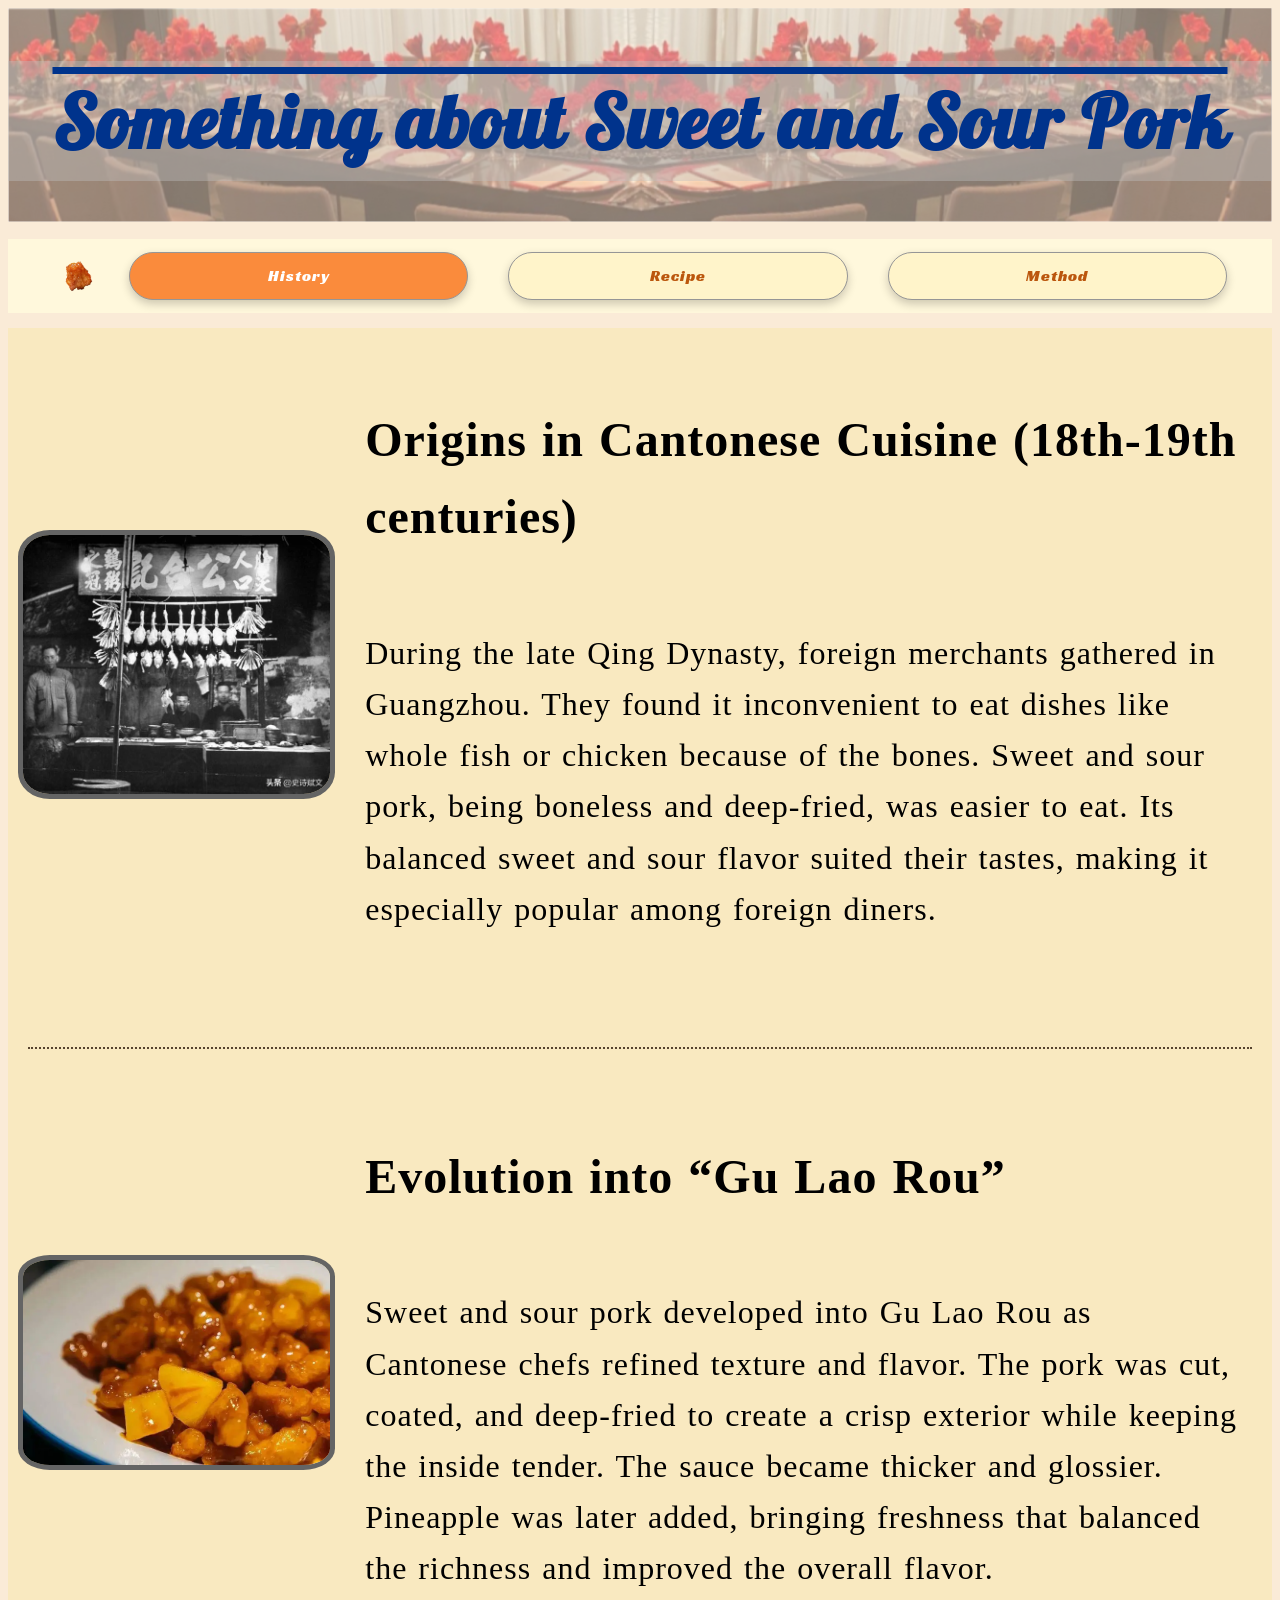
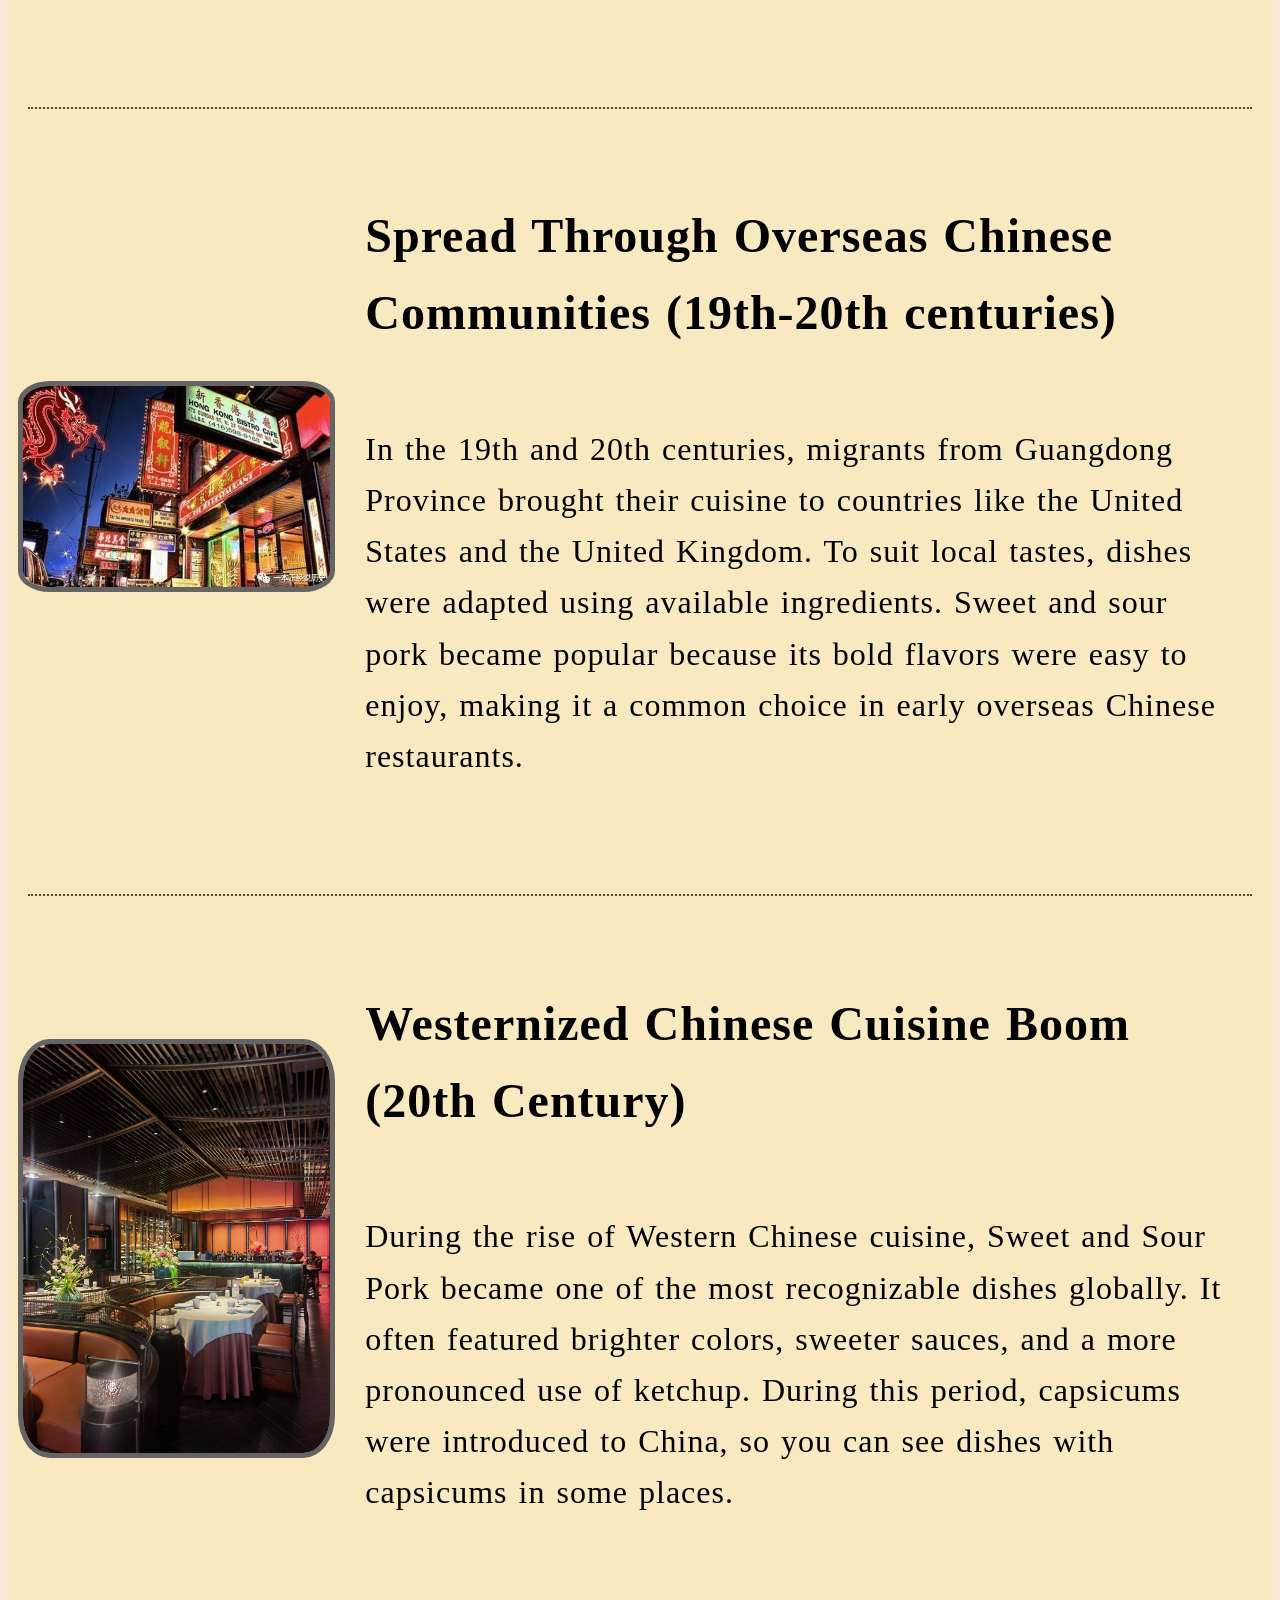
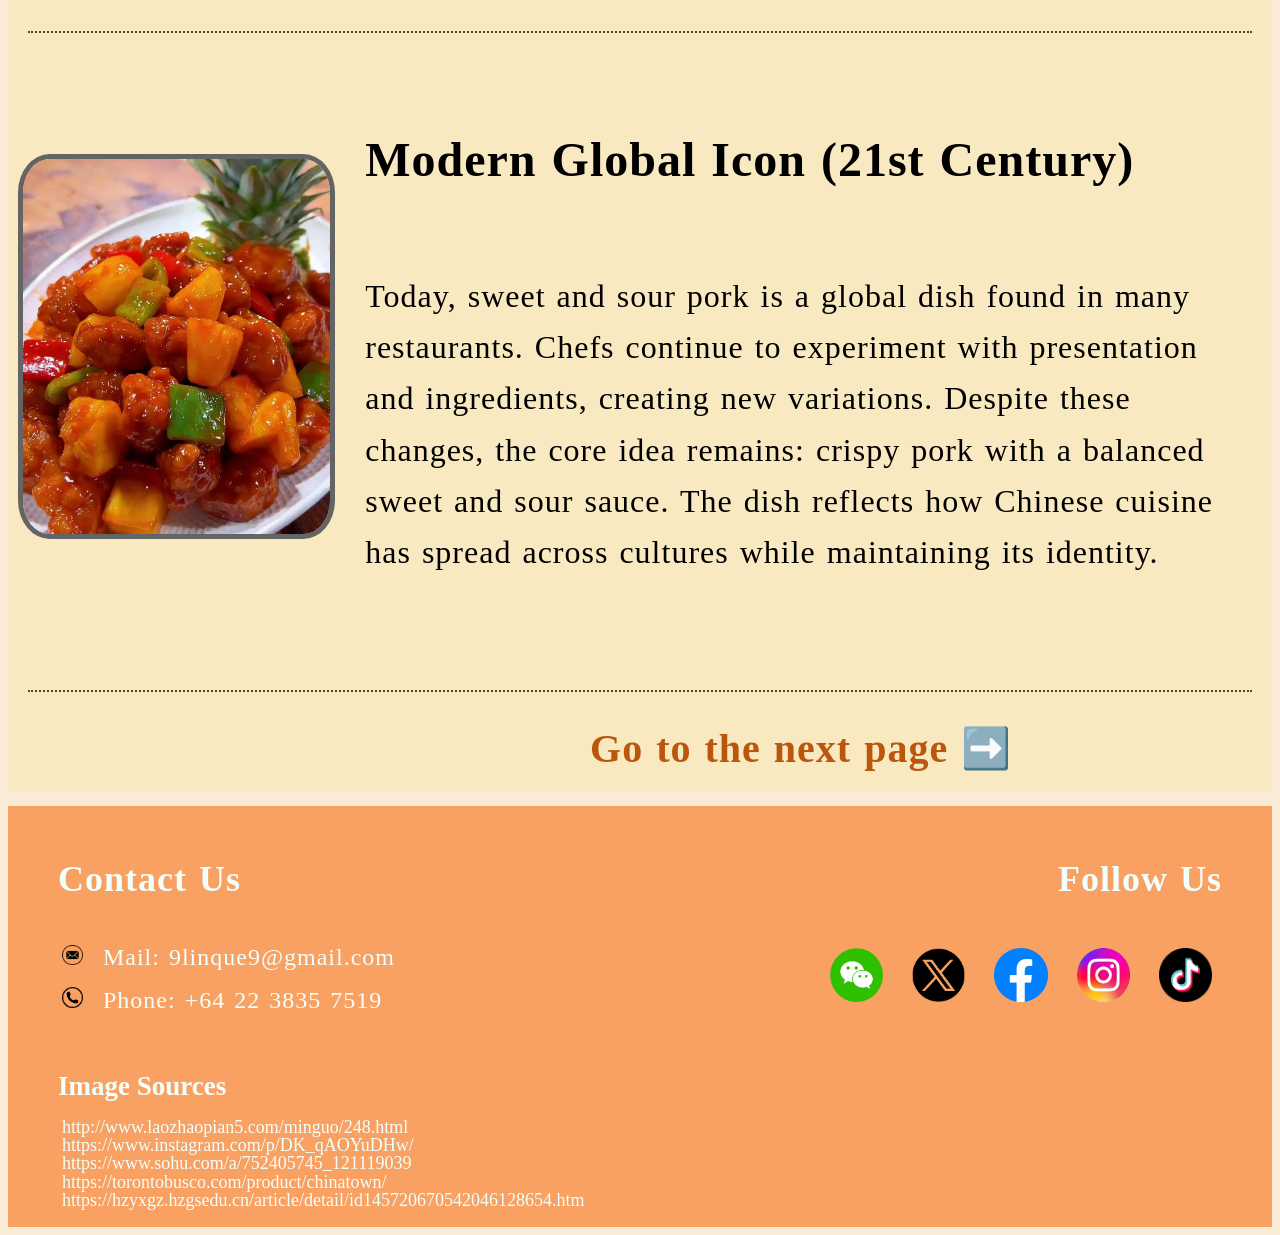
==== commit 9539dd1e: "Grammar Check" ====
--- a/history.html
+++ b/history.html
@@ -3,7 +3,7 @@
 
 <head>
   <meta charset="UTF-8">
-  <title>Traditional Chinese Food - Sweet and Sour Meat</title>
+  <title>Traditional Chinese Food - Sweet and Sour Pork</title>
   <link href='https://fonts.googleapis.com/css?family=Lobster' rel='stylesheet'>
   <link href='https://fonts.googleapis.com/css?family=Racing Sans One' rel='stylesheet'>
   <link rel="stylesheet" href="style.css">
@@ -29,7 +29,7 @@
         </div>
     </div>
     </div>
-    <a href="history.html" id="history">History</a>
+    <a href="history.html" class="active">History</a>
     <a href="recipe.html">Recipe</a>
     <a href="method.html">Method</a>
 </nav>
@@ -37,7 +37,7 @@
 <main class="H">
     <img src="Images/History/Qing.webp" alt="the_oldest">
     <div>
-        <h2>Origins in Cantonese Cuisine (18th-19th Century)</h2>   
+        <h2>Origins in Cantonese Cuisine (18th-19th centuries)</h2>   
         <p>During the late Qing Dynasty, foreign merchants gathered in Guangzhou. They found it inconvenient to eat dishes like whole fish or chicken because of the bones. Sweet and sour pork, being boneless and deep-fried, was easier to eat. Its balanced sweet and sour flavor suited their tastes, making it especially popular among foreign diners.</p>
     </div>
     <div class="border"></div>
@@ -49,7 +49,7 @@
     <div class="border"></div>
     <img src="Images/History/19-20cen.jpg" alt="19th-20th">
     <div>
-        <h2>Spread Through Overseas Chinese Communities (19th-20th Century)</h2>   
+        <h2>Spread Through Overseas Chinese Communities (19th-20th centuries)</h2>   
         <p>In the 19th and 20th centuries, migrants from Guangdong Province brought their cuisine to countries like the United States and the United Kingdom. To suit local tastes, dishes were adapted using available ingredients. Sweet and sour pork became popular because its bold flavors were easy to enjoy, making it a common choice in early overseas Chinese restaurants. </p>
     </div>
     <div class="border"></div>
@@ -71,7 +71,7 @@
 
 <footer>
     <div class="LF">
-        <h2>Contact US</h2>
+        <h2>Contact Us</h2>
         <p><img src="Images/Logo/Mail.png" alt="Mail">Mail: 9linque9@gmail.com</p>
         <p><img src="Images/Logo/Phone.png" alt="Phone">Phone: +64 22 3835 7519</p>
         </div>
--- a/style.css
+++ b/style.css
@@ -15,7 +15,7 @@
 }
 
 nav a {
-    margin-left: 20px;
+    margin: 1px 20px;
     padding: 10px;
     background-color: rgb(255, 244, 202);
     border: 1px solid rgb(150, 150, 150);
@@ -26,6 +26,7 @@
     color: rgb(187, 86, 13);
     transition: transform 0.3s, background-color 0.5s, color 0.5s;
     font-family: 'Racing Sans One';
+
 }
 
 nav a:hover {
@@ -34,9 +35,7 @@
     color: white;
 }
 
-#history,
-#recipe,
-#method {
+.active {
     background-color: rgb(250, 139, 60);
     color: white;
 }
@@ -223,7 +222,7 @@
     color: rgb(241, 255, 253);
     font-size: 24px;
     padding: 15px 50px;
-    background-color: rgb(250, 139, 60);
+    background-color: rgb(249, 161, 98);
 }
 
 footer p {
@@ -259,6 +258,7 @@
     letter-spacing: 0px;
     word-spacing: 0px;
 }
+
 
 
 
@@ -287,6 +287,8 @@
     border-bottom:2px dotted #56432f;
     grid-column: 1 / span 2;
 }
+
+
 
 .R {
     display: flex;
@@ -338,6 +340,8 @@
     margin-bottom: 0;
 }
 
+
+
 .M {
     display: grid;
     grid-template-columns: 3fr 2fr;
@@ -355,9 +359,6 @@
     border-radius: 20px;
     justify-self: center;
 }
-#fried {
-    grid-row: 1 / span 2;
-}
 #FINISH {
     grid-column: 1 / span 2;
     justify-self: center;
